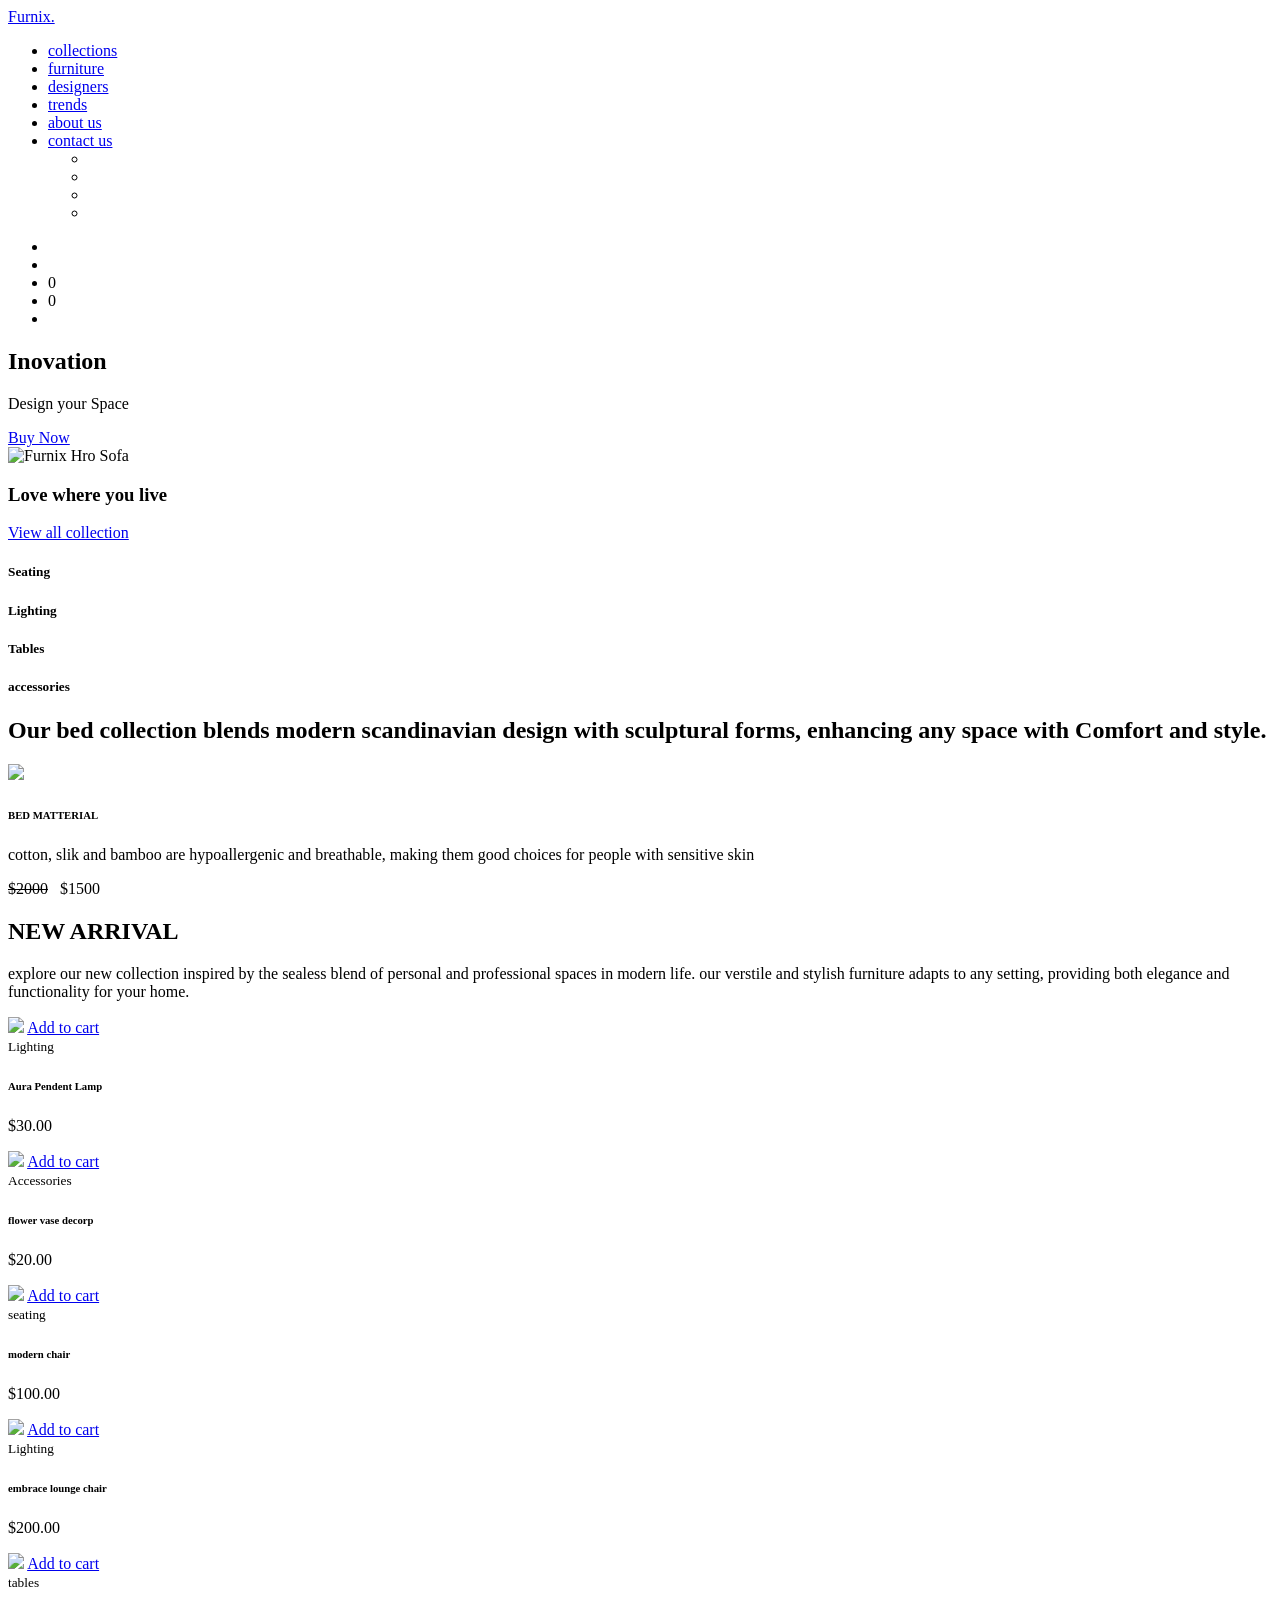
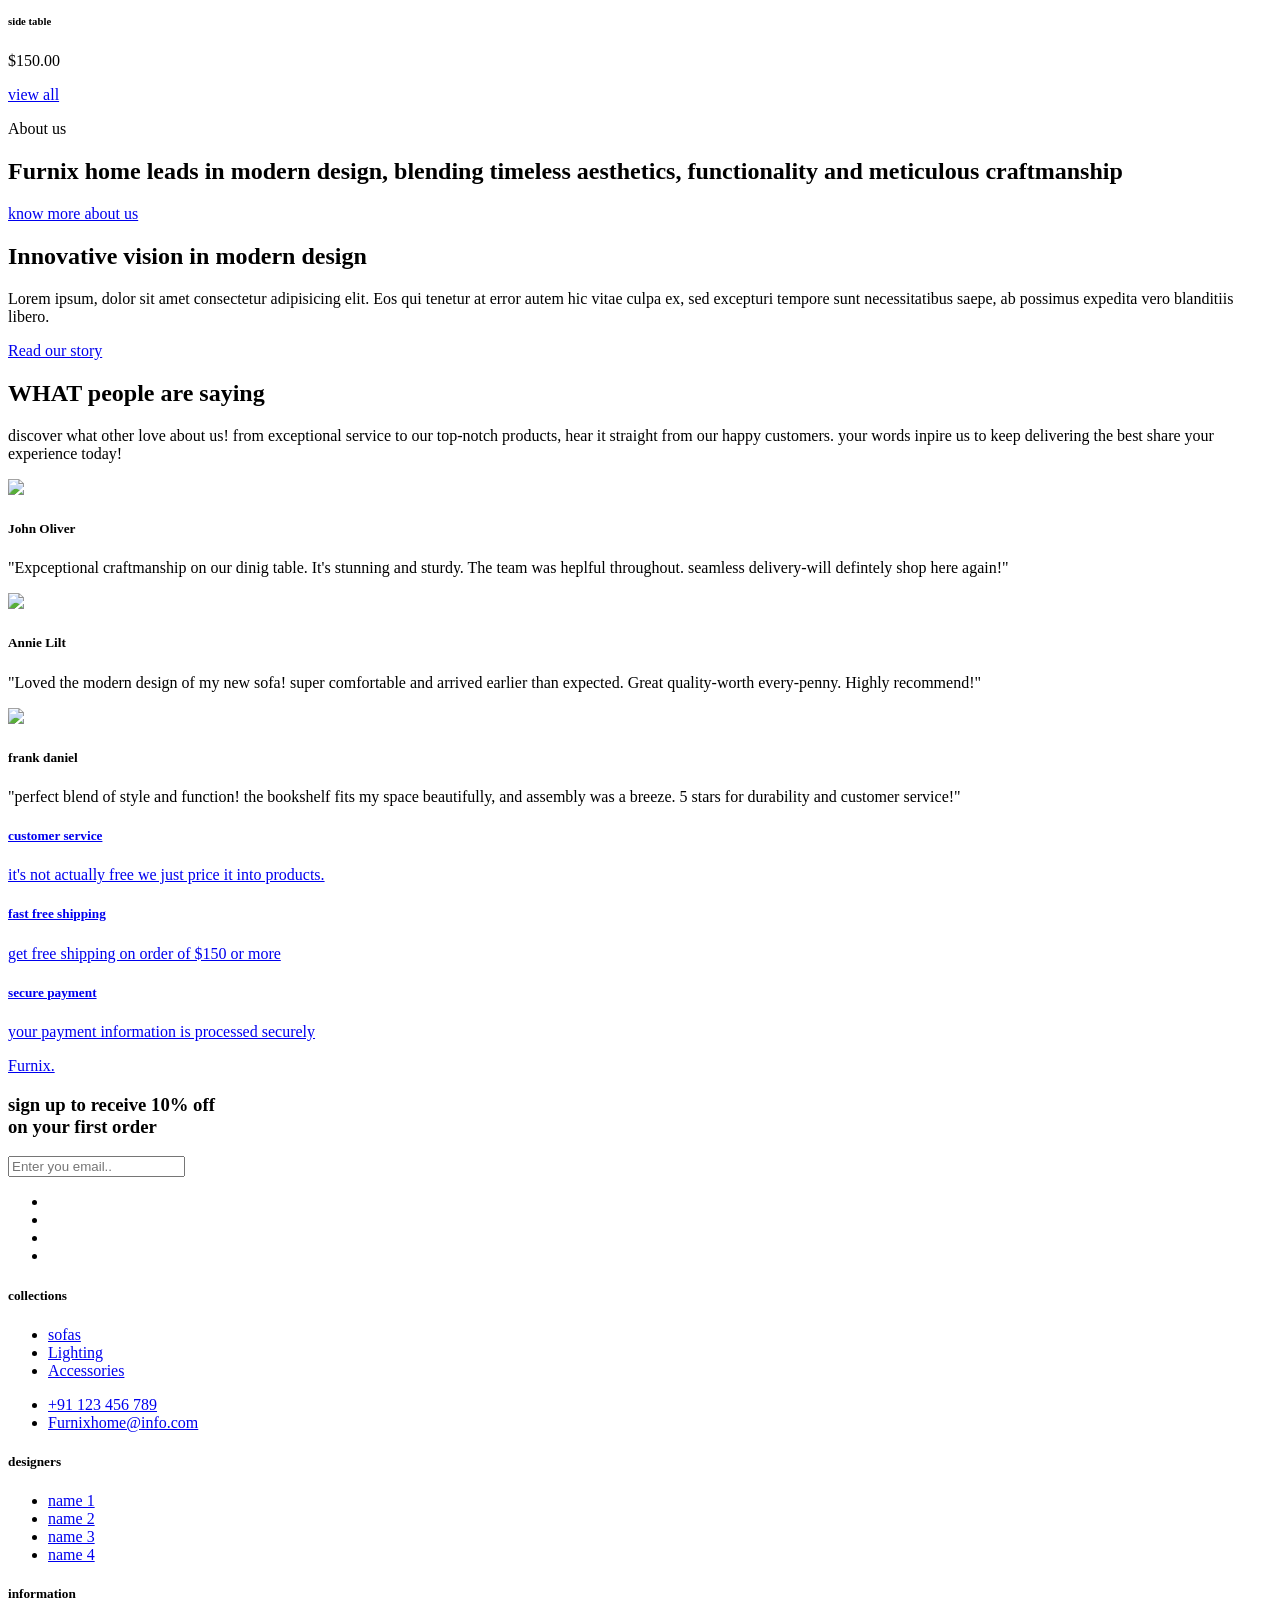
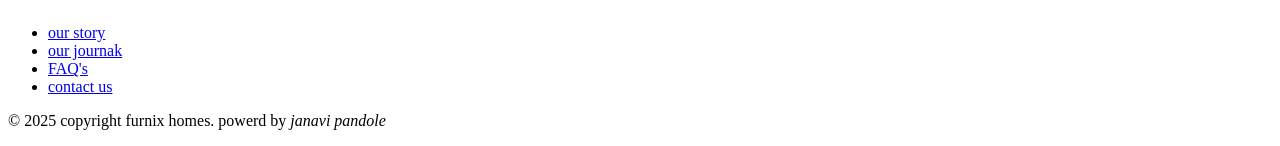
==== index.html @ 330b8dc5 "Added a Product Detail Page under Love where you live section" ====
<!DOCTYPE html>
<html lang="en">

<head>
    <meta charset="UTF-8">
    <meta name="viewport" content="width=device-width, initial-scale=1.0">
    <title>Furniture Website</title>

    <!-- CSS LINK -->
    <link rel="stylesheet" href="style.css">

    <!-- icons -->
    <link rel="stylesheet" href="https://cdnjs.cloudflare.com/ajax/libs/font-awesome/7.0.0/css/all.min.css">

</head>

<body>
    <!-- HEADER PART -->
    <header>
        <nav class="navbar flex between wrapper">
            <a href="#" class="logo">Furnix.</a>

            <ul class="navList" id="list">
                <li><a href="#" class="link">collections</a></li>

                <li><a href="#" class="link">furniture</a></li>

                <li><a href="#" class="link">designers</a></li>

                <li><a href="#" class="link">trends</a></li>

                <li><a href="#" class="link">about us</a></li>

                <li><a href="#" class="link">contact us</a></li>

                <ul class="footer-social-icon flex">
                    <li>
                        <a href="#" class="icon">
                            <i class="fa-brands fa-facebook-f"></i>
                        </a>
                    </li>

                    <li><a href="#" class="icon">
                            <i class="fa-brands fa-x-twitter"></i>
                        </a>
                    </li>

                    <li>
                        <a href="#" class="icon">
                            <i class="fa-brands fa-instagram"></i> </a>
                    </li>

                    <li><a href="#" class="icon">
                            <i class="fa-brands fa-pinterest-p"></i> </a>
                    </li>
                </ul>

            </ul>

            <ul class="nav-icons flex g-one-half">
                <li>
                    <a href="#" class="icon">
                        <i class="fa-solid fa-magnifying-glass"></i>
                    </a>
                </li>
                <li>
                    <a href="#" class="icon">
                        <i class="fa-solid fa-user"></i>
                    </a>
                </li>
                <!-- adding fav-icon in nav bar -->
                <li>
                    <a href="#" class="icon">
                        <i class="fa-solid fa-heart"></i>
                    </a>
                    <span class = "badge-pink">0</span>
                </li>
                <!--  -->
                <li>
                    <a href="#" class="icon">
                        <i class="fa-solid fa-shopping-bag"></i>
                    </a>
                     <span class = "badge-pink">0</span>
                </li>
                <li>
                    <a href="#" class="icon" id="menu">
                        <i class="fa-solid fa-bars"></i>
                    </a>
                </li>
            </ul>
        </nav>
    </header>

    <!-- SECTION PART -->
    <main>
        <!-- Hero section -->
        <section class = "hero-section wrapper flex">
            <div class = "hero-content">
                <h1 class = "heading">
                    <span>Inova</span>tion
                </h1>
                <p class = "big-para">
                    Design your Space
                </p>
                <a href = "#" class = "btn mt-1">Buy Now</a>
            </div>
            <div class = "hero-image">
                <img src = "images/sofa.png" alt = "Furnix Hro Sofa">
            </div>
        </section>
        <section>
            <div class="wrapper p-block">
                <div class="flex between ">
                    <h3>Love where you live</h3>
                    <a href="#" class="btn mt-1">View all collection</a>
                </div>

                <div class="flex g-one-half mt-3">
                    <div class="category-card">
                        <div class="flex between">
                            <h5>Seating</h5>
                            <a href="product-detail.html?id=seating" class="simple-icon ">
                                <i class="fa-solid fa-arrow-right"></i>
                            </a>
                        </div>
                    </div>

                    <div class="category-card">
                        <div class="flex between">
                            <h5>Lighting</h5>
                            <a href="product-detail.html?id=lighting" class="simple-icon ">
                                <i class="fa-solid fa-arrow-right"></i>
                            </a>
                        </div>
                    </div>

                    <div class="category-card">
                        <div class="flex between">
                            <h5>Tables</h5>
                            <a href="product-detail.html?id=tables" class="simple-icon ">
                                <i class="fa-solid fa-arrow-right"></i>
                            </a>
                        </div>
                    </div>

                    <div class="category-card">
                        <div class="flex between">
                            <h5>accessories</h5>
                            <a href="product-detail.html?id=accesories" class="simple-icon ">
                                <i class="fa-solid fa-arrow-right"></i>
                            </a>
                        </div>
                    </div>

                </div>
            </div>
        </section>
                            
        <!-- SECTION 02 -->
        <section>
            <div class="wrapper p-block">
                <h2 class="h2-heading gradient-txt">Our <span>bed</span> collection blends modern scandinavian design
                    with sculptural
                    forms, enhancing any space with <span>Comfort</span> and <span>style</span>.
                </h2>
                <div class="bed-image mt-3">
                    <img src="images/bed.png">

                    <div class="bed-details">
                        <h6>BED MATTERIAL</h6>
                        <p class="detail-info-bed">
                            cotton, slik and bamboo are
                            hypoallergenic and breathable, making
                            them good choices for
                            people with sensitive skin
                        </p>
                        <div class="flex between">
                            <p class="price">
                                <del>$2000</del>&nbsp;&nbsp;
                                $1500
                            </p>
                            <a href="#" class="simple-icon brown-bg">
                                <i class="fa-solid fa-shopping-bag"></i>
                            </a>
                        </div>
                    </div>
                </div>
            </div>
        </section>

        <!-- SECTION 03 -->
        <section>
            <div class="wrapper p-block">
                <h2 class="h2-heading new-arrival">NEW ARRIVAL</h2>
                <p class="detail-info-platform">
                    explore our new collection inspired by the sealess blend of personal and professional spaces in
                    modern life.
                    our verstile and stylish furniture adapts to any setting, providing both elegance and functionality
                    for your home.
                </p>

                <div class="flex g-one-half mt-3">
                    <div class="product-card">
                        <div class="product-image">
                            <img src="images/hanging lamp.png">
                            <!-- adding favorite icon -->
                            <a href="#" class="favorite-icon">
                                <i class="fa-regular fa-heart"></i>
                            </a>   
                            <!--  -->
                            <a href="#" class="btn brown-bg">Add to cart</a>
                        </div>
                        <div>
                            <small>Lighting</small>
                            <h6>Aura Pendent Lamp</h6>
                            <p class="price">$30.00</p>
                        </div>
                    </div>

                    <div class="product-card">
                        <div class="product-image">
                            <img src="images/flower-vase.png">
                            <!-- adding favorite icon -->
                            <a href="#" class="favorite-icon">
                                <i class="fa-regular fa-heart"></i>
                            </a>
                            <!--  -->
                            <a href="#" class="btn brown-bg">Add to cart</a>
                        </div>
                        <div>
                            <small>Accessories</small>
                            <h6>flower vase decorp</h6>
                            <p class="price">$20.00</p>
                        </div>
                    </div>

                    <div class="product-card">
                        <div class="product-image">
                            <img src="images/modern chair.png">
                            <!-- adding favorite icon -->
                            <a href="#" class="favorite-icon">
                                <i class="fa-regular fa-heart"></i>
                            </a>
                            <!--  -->
                            <a href="#" class="btn brown-bg">Add to cart</a>
                        </div>
                        <div>
                            <small>seating</small>
                            <h6>modern chair</h6>
                            <p class="price">$100.00</p>
                        </div>
                    </div>

                    <div class="product-card">
                        <div class="product-image">
                            <img src="images/lounge chair.png">
                            <!-- adding favorite icon -->
                            <a href="#" class="favorite-icon">
                                <i class="fa-regular fa-heart"></i>
                            </a>
                            <!--  -->
                            <a href="#" class="btn brown-bg">Add to cart</a>
                        </div>
                        <div>
                            <small>Lighting</small>
                            <h6>embrace lounge chair</h6>
                            <p class="price">$200.00</p>
                        </div>
                    </div>

                    <div class="product-card">
                        <div class="product-image">
                            <img src="images/side table.png">
                            <!-- adding favorite icon -->
                            <a href="#" class="favorite-icon">
                                <i class="fa-regular fa-heart"></i>
                            </a>
                            <!--  -->
                            <a href="#" class="btn brown-bg">Add to cart</a>
                        </div>
                        <div>
                            <small>tables</small>
                            <h6>side table</h6>
                            <p class="price">$150.00</p>
                        </div>
                    </div>
                </div>
                <a href="#" class="btn center mt-3">view all</a>
            </div>

        </section>

        <!-- SECTION 04 -->
        <section>
            <div class="flex wrapper g-one-half p-block">
                <div class="about-image">

                </div>
                <div class="about">
                    <p>About us</p>
                    <h2 class="h2-heading"><span>Furnix home</span> leads in <span>modern design,</span>
                        blending timeless aesthetics, functionality and <span>meticulous</span> craftmanship</h2>
                    <a href="#" class="btn">know more about us</a>
                </div>
            </div>
        </section>

        <!-- SECTION 05 -->
        <section class="fix-section mt-3">
            <div class="wrapper p-block">
                <h2 class="h2-heading">
                    Innovative vision in modern design
                </h2>
                <p class="detail-info-platform">Lorem ipsum, dolor sit amet consectetur adipisicing elit. Eos qui
                    tenetur at error autem hic vitae
                    culpa ex, sed excepturi tempore sunt necessitatibus saepe, ab possimus expedita vero blanditiis
                    libero.
                </p>
                <a href="#" class="btn mt-3">Read our story</a>
            </div>
        </section>

        <!-- SECTION 06 -->
        <section class="wrapper p-block">
            <div class="mt-3">
                <h2 class="h2-heading new-arrival">WHAT people are saying</h2>
                <p class="detail-info-platform">
                    discover what other love about us! from exceptional service to our top-notch products, hear it
                    straight from our happy customers. your words inpire us to keep delivering the best share your
                    experience today!
                </p>
            </div>
            <div class="flex g-one-half mt-3">
                <div class="review-card">
                    <div class="profile-image">
                        <img src="images/profile1.jpg">
                    </div>
                    <h5>John Oliver</h5>
                    <p class="detail-info-platform">
                        "Expceptional craftmanship on our dinig table. It's
                        stunning and sturdy. The team was heplful throughout. seamless delivery-will defintely shop here
                        again!"
                    </p>

                </div>

                <div class="review-card">
                    <div class="profile-image">
                        <img src="images/profile2.jpg">
                    </div>
                    <h5>Annie Lilt</h5>
                    <p class="detail-info-platform">
                        "Loved the modern design of my new sofa! super comfortable and arrived earlier than expected.
                        Great quality-worth every-penny. Highly recommend!"
                    </p>

                </div>

                <div class="review-card">
                    <div class="profile-image">
                        <img src="images/profile3.jpg">
                    </div>
                    <h5>frank daniel</h5>
                    <p class="detail-info-platform">
                        "perfect blend of style and function! the bookshelf fits my space beautifully, and assembly was
                        a breeze. 5 stars for durability and customer service!"
                    </p>

                </div>
            </div>
        </section>

        <!-- SECTION 07 -->
        <section class="gradient-bg p-block mt-3">
            <div class="wrapper flex g-one-half">
                <a href="#" class="service-card">
                    <div class="service-icon">
                        <i class="fa-solid fa-headset"></i>
                    </div>
                    <div>
                        <h5 class="">customer service</h5>
                        <p class="detail-info-platform">
                            it's not actually free we just price it into products.
                        </p>
                    </div>
                </a>

                <a href="#" class="service-card">
                    <div class="service-icon">
                        <i class="fa-solid fa-truck-fast"></i>
                    </div>
                    <div>
                        <h5 class="">fast free shipping</h5>
                        <p class="detail-info-platform">
                            get free shipping on order of $150 or more
                        </p>
                    </div>
                </a>

                <a href="#" class="service-card">
                    <div class="service-icon">
                        <i class="fa-solid fa-credit-card"></i>
                    </div>
                    <div>
                        <h5 class="">secure payment</h5>
                        <p class="detail-info-platform">
                            your payment information is processed securely
                        </p>
                    </div>
                </a>
            </div>
        </section>

    </main>

    <!-- FOOTER PART -->
    <footer class="footer-image">
        <div class="wrapper p-block flex g-one-half">
            <div class="footer-wrapper">
                <a href="#" class="logo">Furnix.</a>
                <h3>sign up to receive 10% off <br> on your first order</h3>

                <div class="input-container">
                    <input type="email" name="email" id="email" placeholder="Enter you email.." autocomplete="off">
                    <a href="#" class="simple-icon">
                        <i class="fa-solid fa-arrow-right"></i>
                    </a>
                </div>

                <ul class="footer-social-icon flex">
                    <li>
                        <a href="#" class="icon">
                            <i class="fa-brands fa-facebook-f"></i>
                        </a>
                    </li>

                    <li><a href="#" class="icon">
                            <i class="fa-brands fa-x-twitter"></i>
                        </a>
                    </li>

                    <li>
                        <a href="#" class="icon">
                            <i class="fa-brands fa-instagram"></i> </a>
                    </li>

                    <li><a href="#" class="icon">
                            <i class="fa-brands fa-pinterest-p"></i> </a>
                    </li>
                </ul>
            </div>

            <div class="footer-wrapper">
                <h5>collections</h5>
                <ul>
                    <li>
                        <a href="#" class="footer-link">sofas</a>
                    </li>
                    <li>
                        <a href="#" class="footer-link">Lighting</a>
                    </li>
                    <li>
                        <a href="#" class="footer-link">Accessories</a>
                    </li>
                </ul>

                <ul class="footer-contact-details">
                    <li class="contact">
                        <a href="#" class="footer-link ">+91 123 456 789</a>
                    </li>
                    <li class="contact">
                        <a href="#" class="footer-link ">Furnixhome@info.com</a>
                    </li>
                </ul>
            </div>

            <div class="footer-wrapper">
                <h5>designers</h5>
                <ul>
                    <li>
                        <a href="#" class="footer-link">name 1</a>
                    </li>
                    <li>
                        <a href="#" class="footer-link">name 2</a>
                    </li>
                    <li>
                        <a href="#" class="footer-link">name 3</a>
                    </li>
                    <li>
                        <a href="#" class="footer-link">name 4</a>
                    </li>
                </ul>
            </div>

            <div class="footer-wrapper">
                <h5>information</h5>
                <ul>
                    <li>
                        <a href="#" class="footer-link">our story</a>
                    </li>
                    <li>
                        <a href="#" class="footer-link">our journak</a>
                    </li>
                    <li>
                        <a href="#" class="footer-link">FAQ's</a>
                    </li>
                    <li>
                        <a href="#" class="footer-link">contact us</a>
                    </li>
                </ul>
            </div>
        </div>
        <div class="copy-right mt-3">
            <p>&copy; 2025 copyright furnix homes. powerd by <span><i>janavi pandole</i></span></p>
        </div>
    </footer>


    <script src="app.js"></script>
</body>

</html>
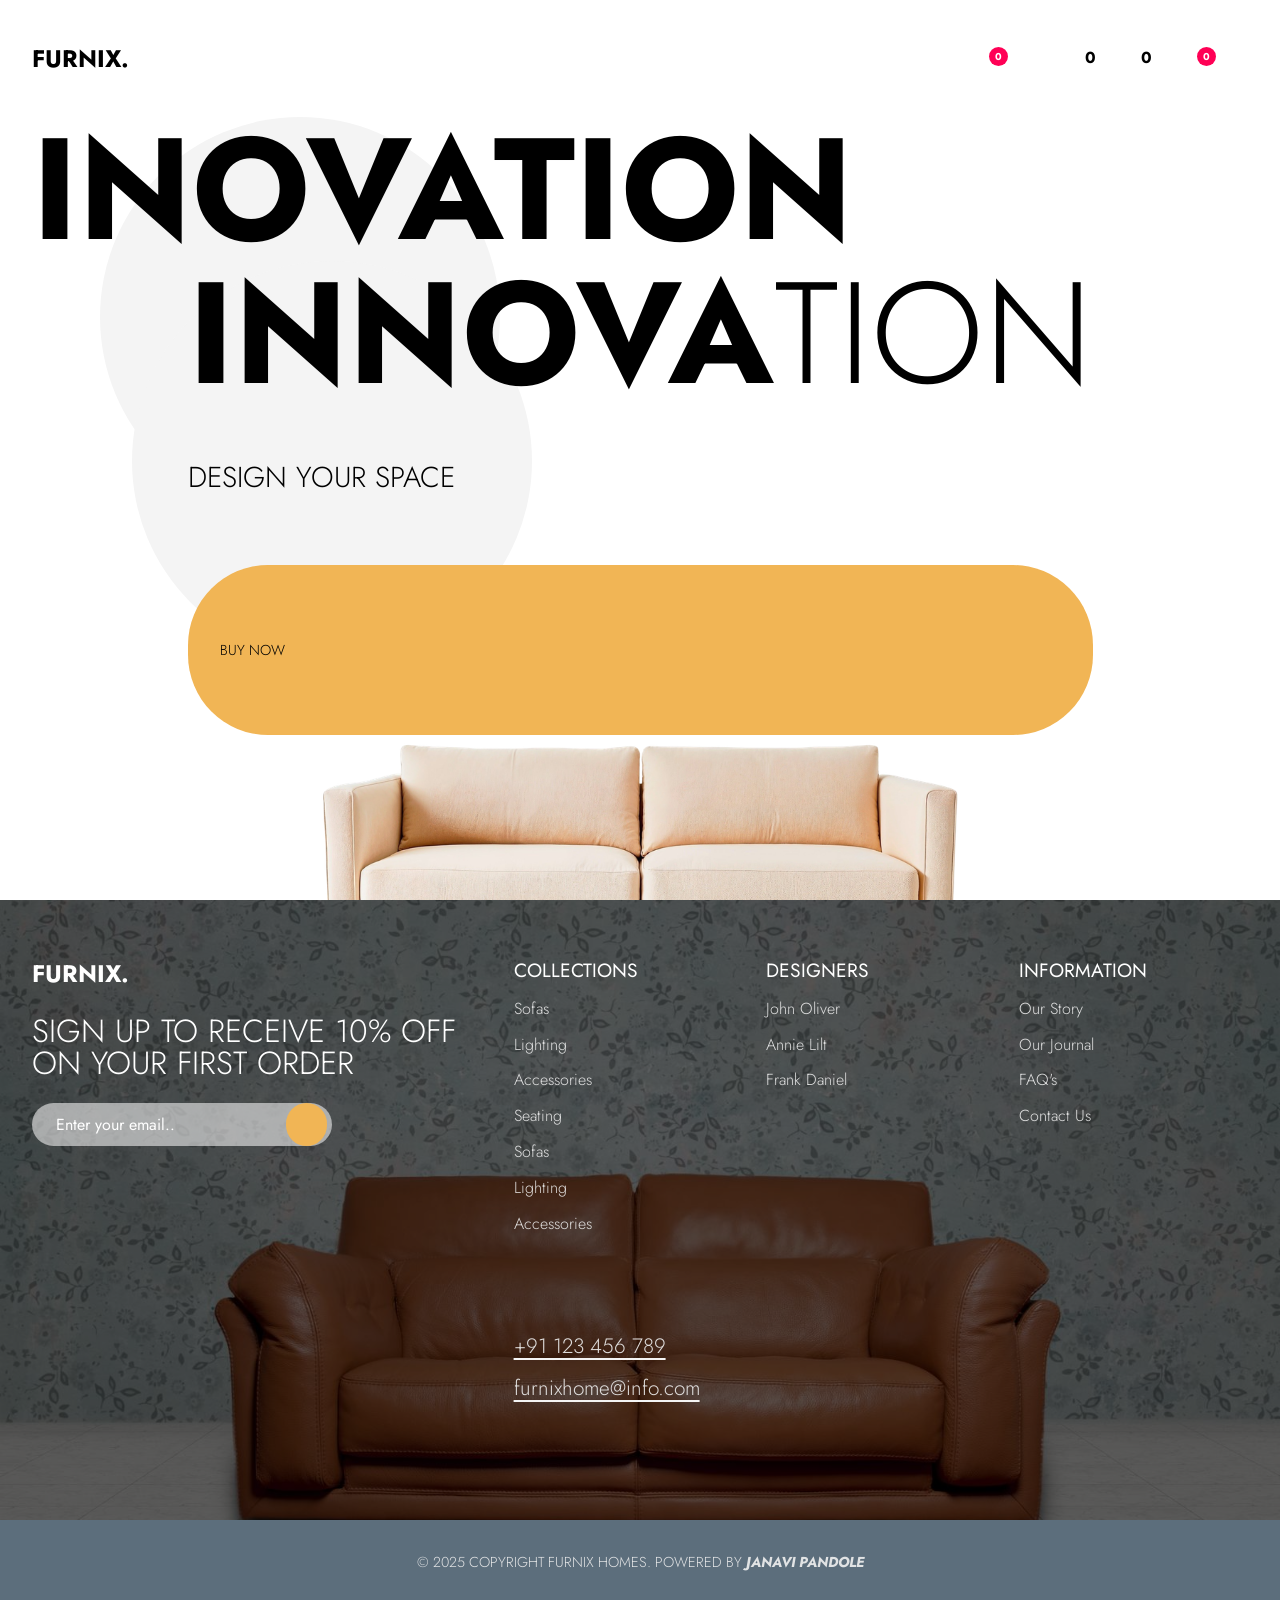
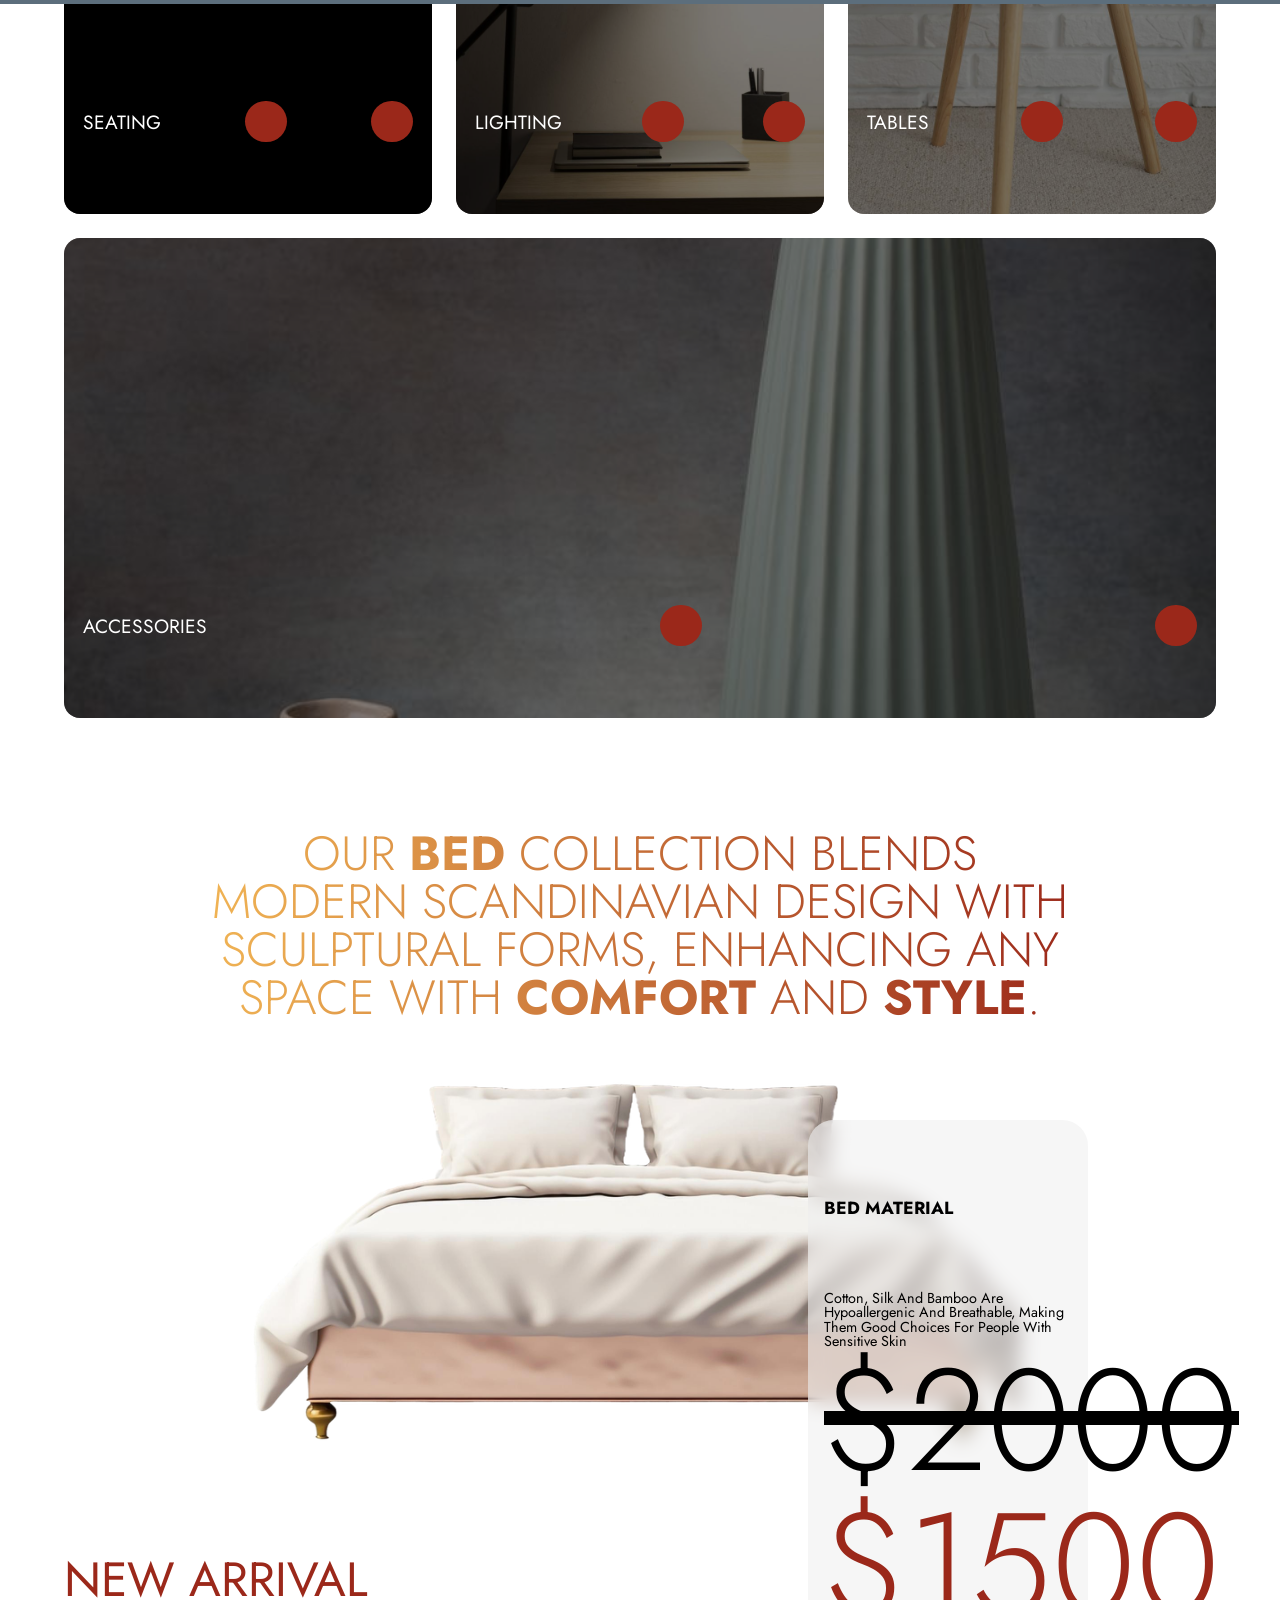
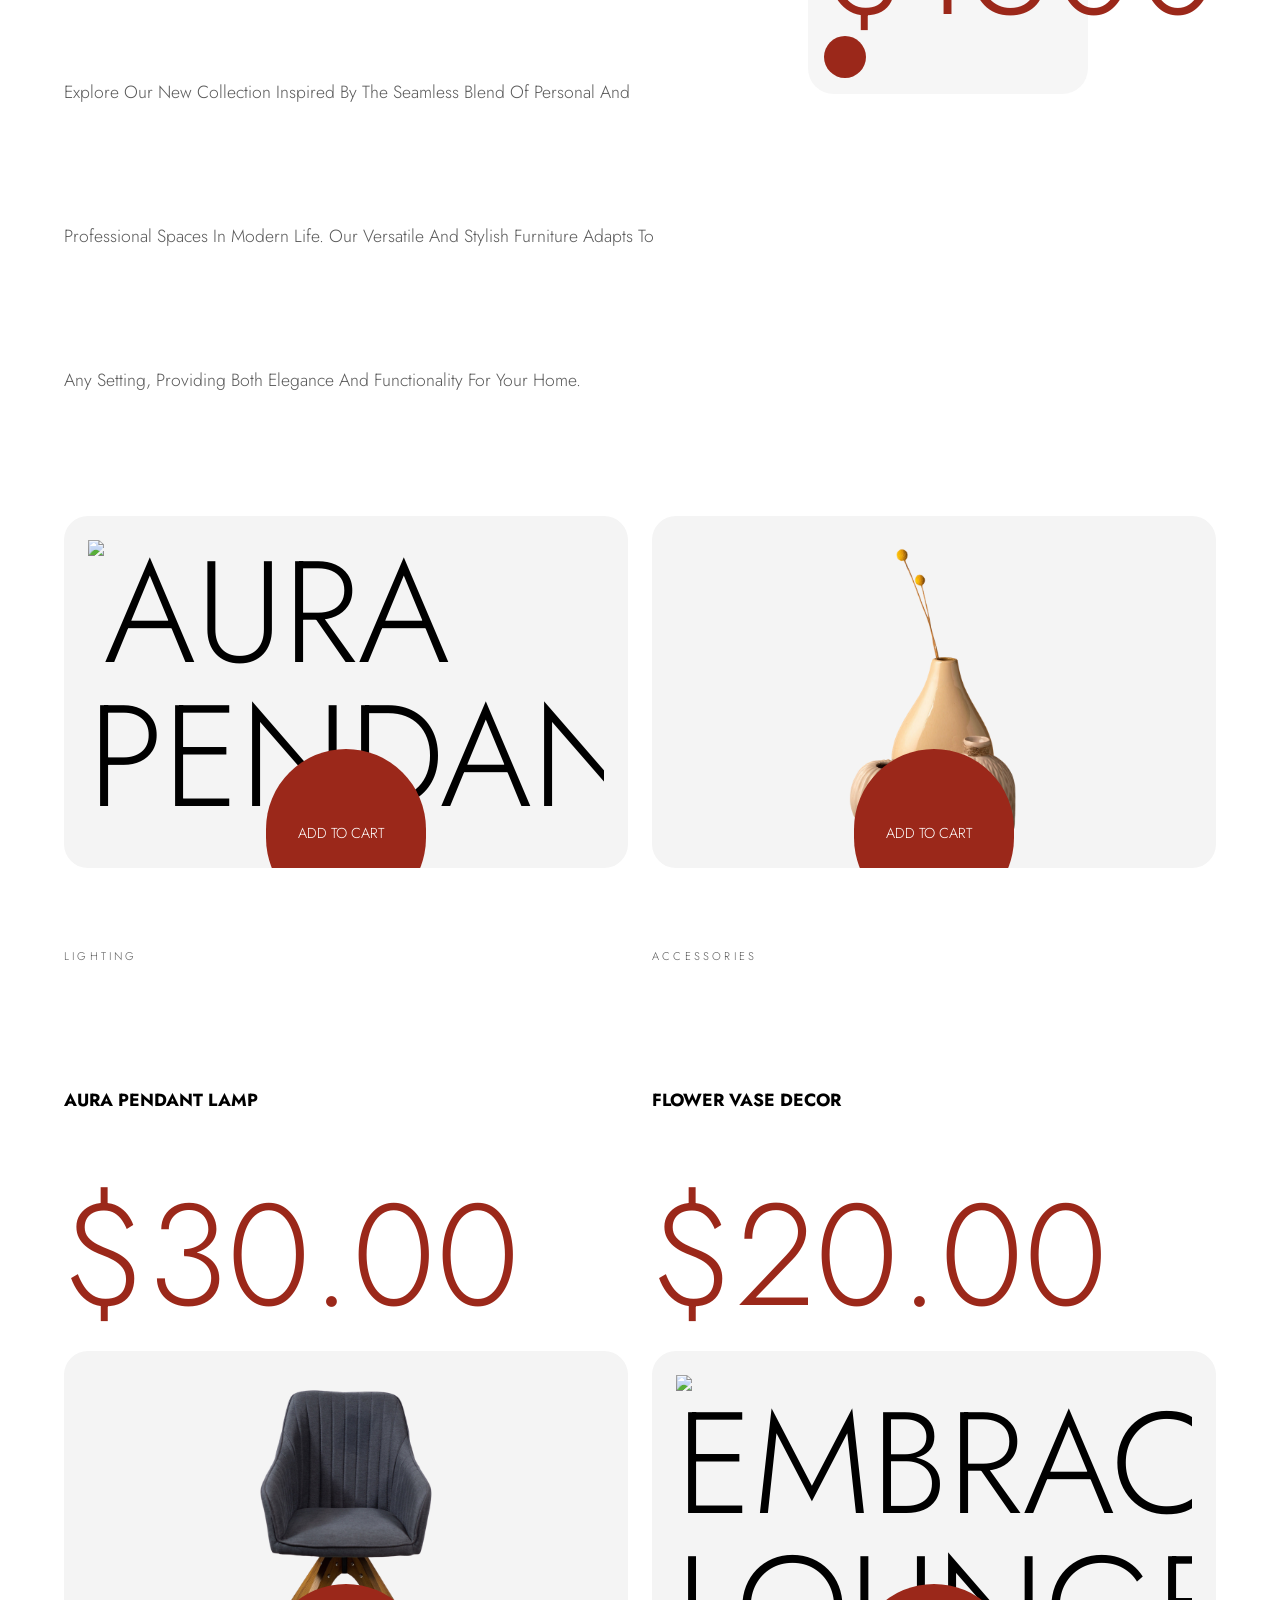
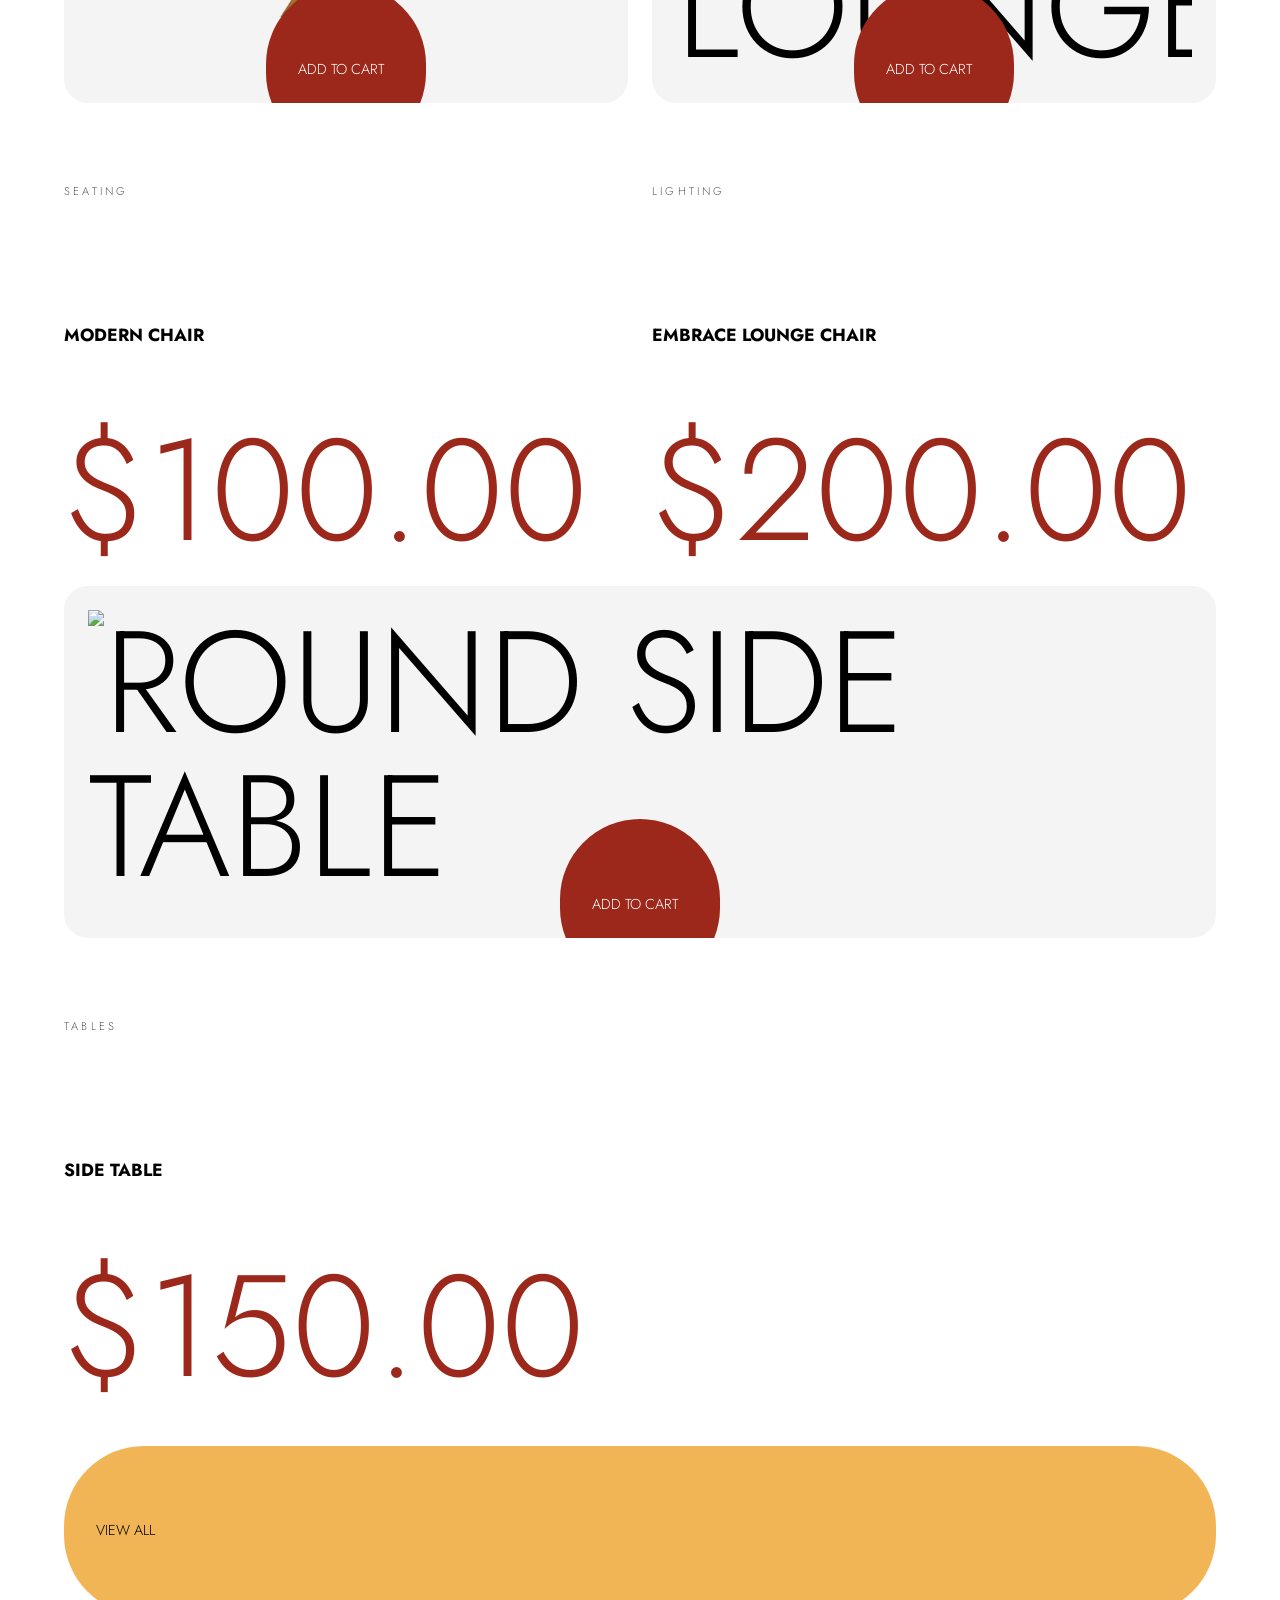
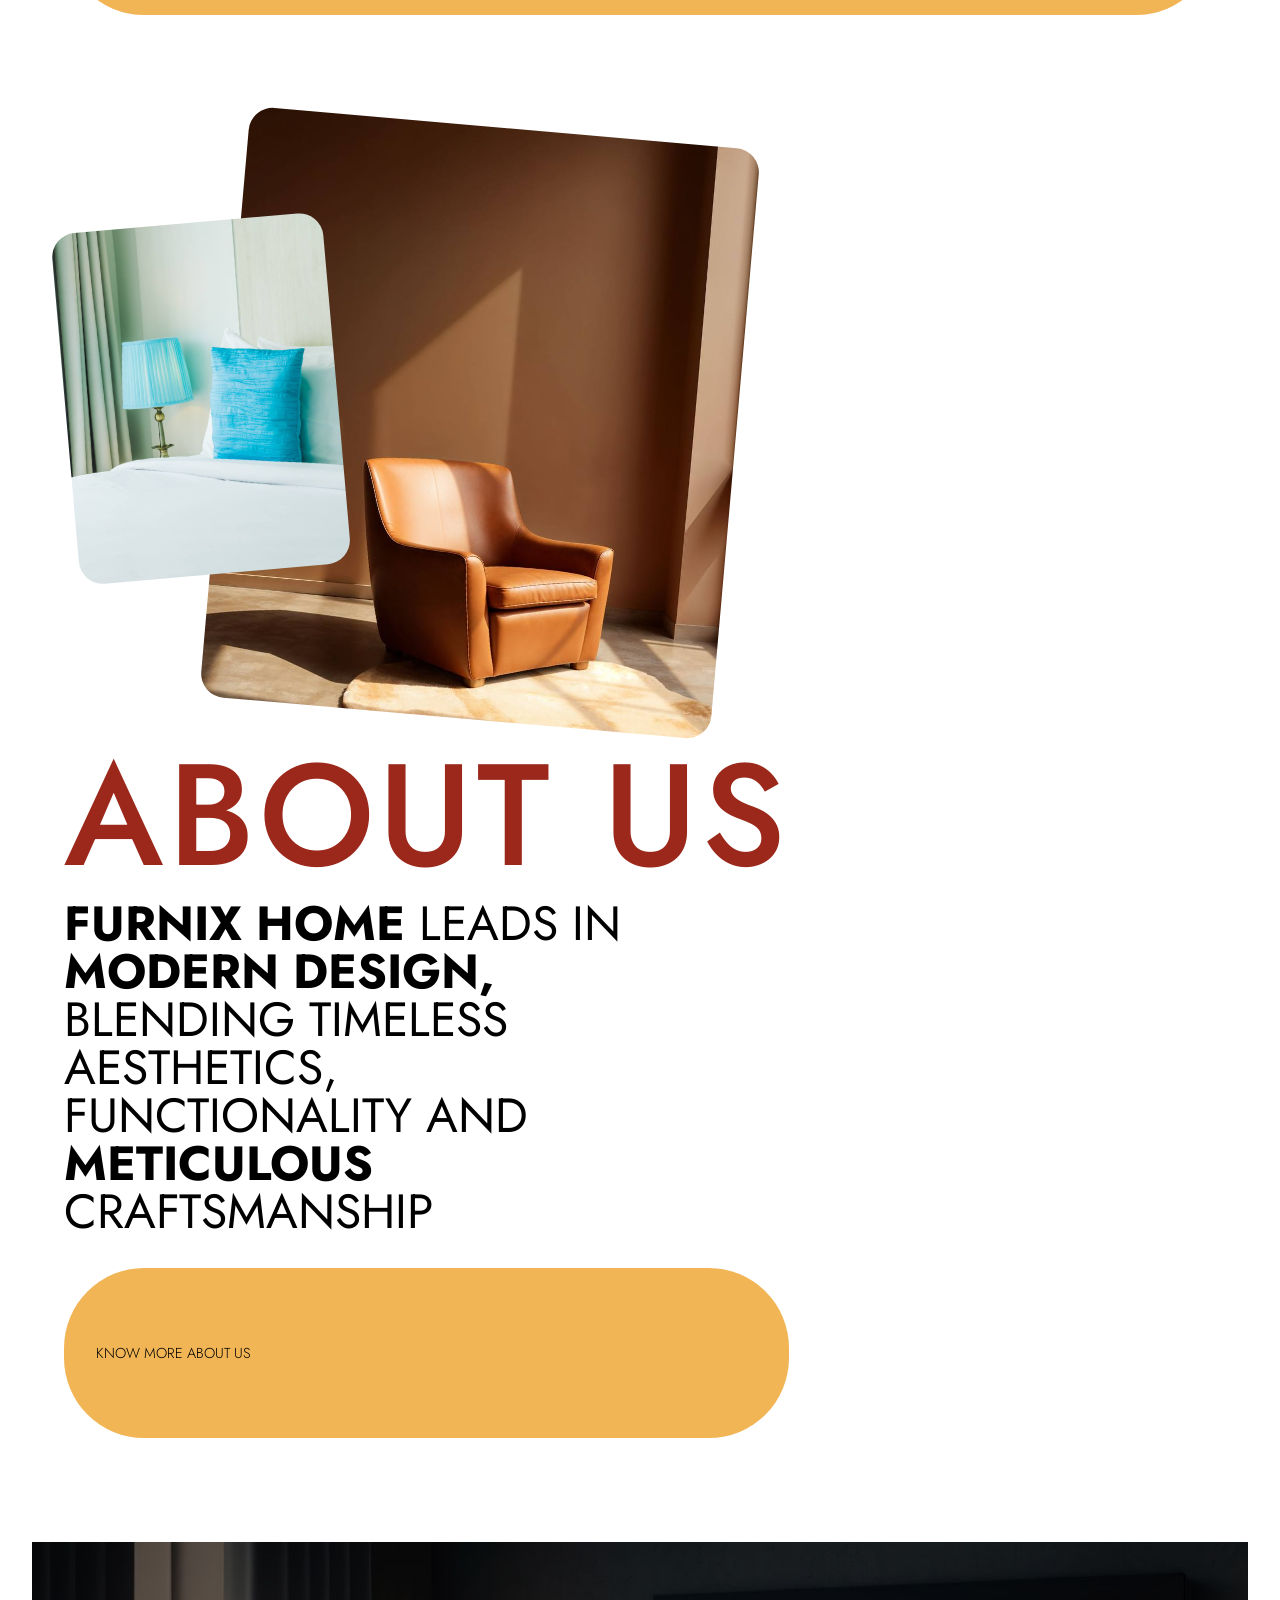
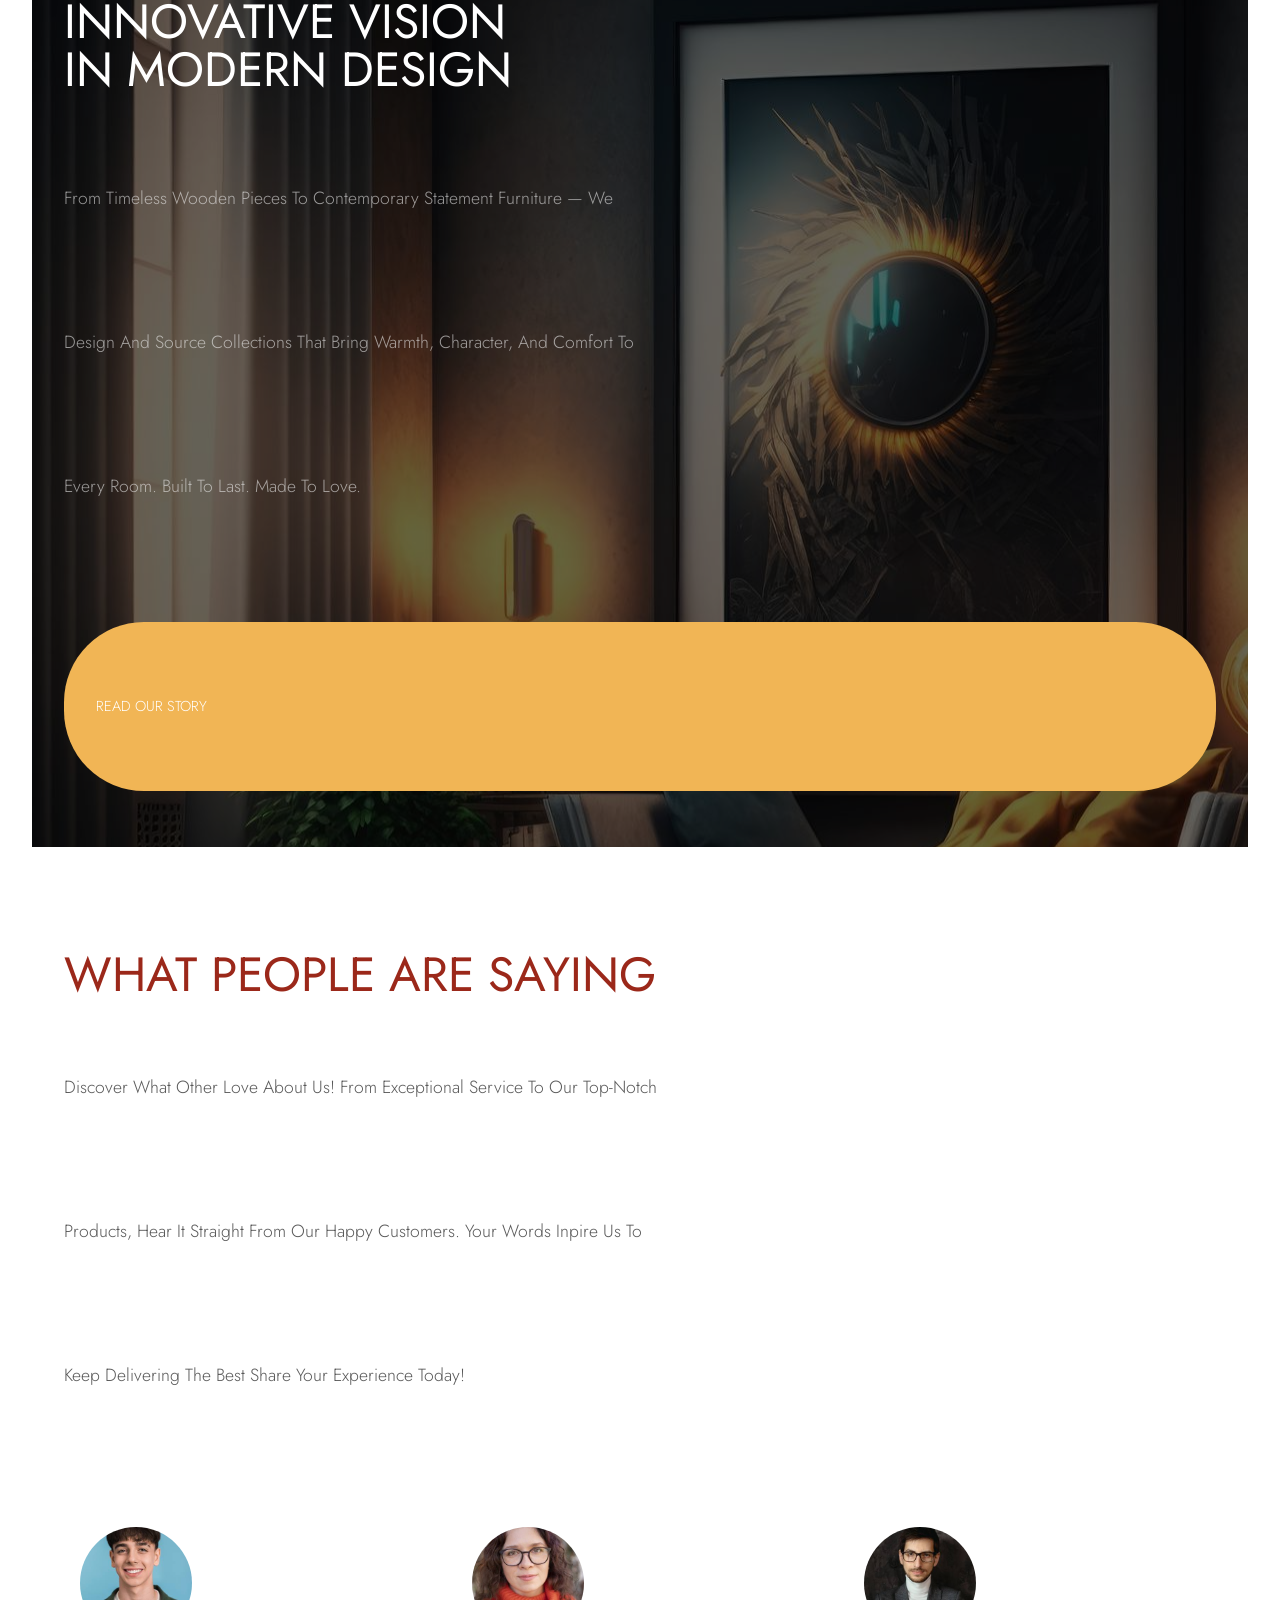
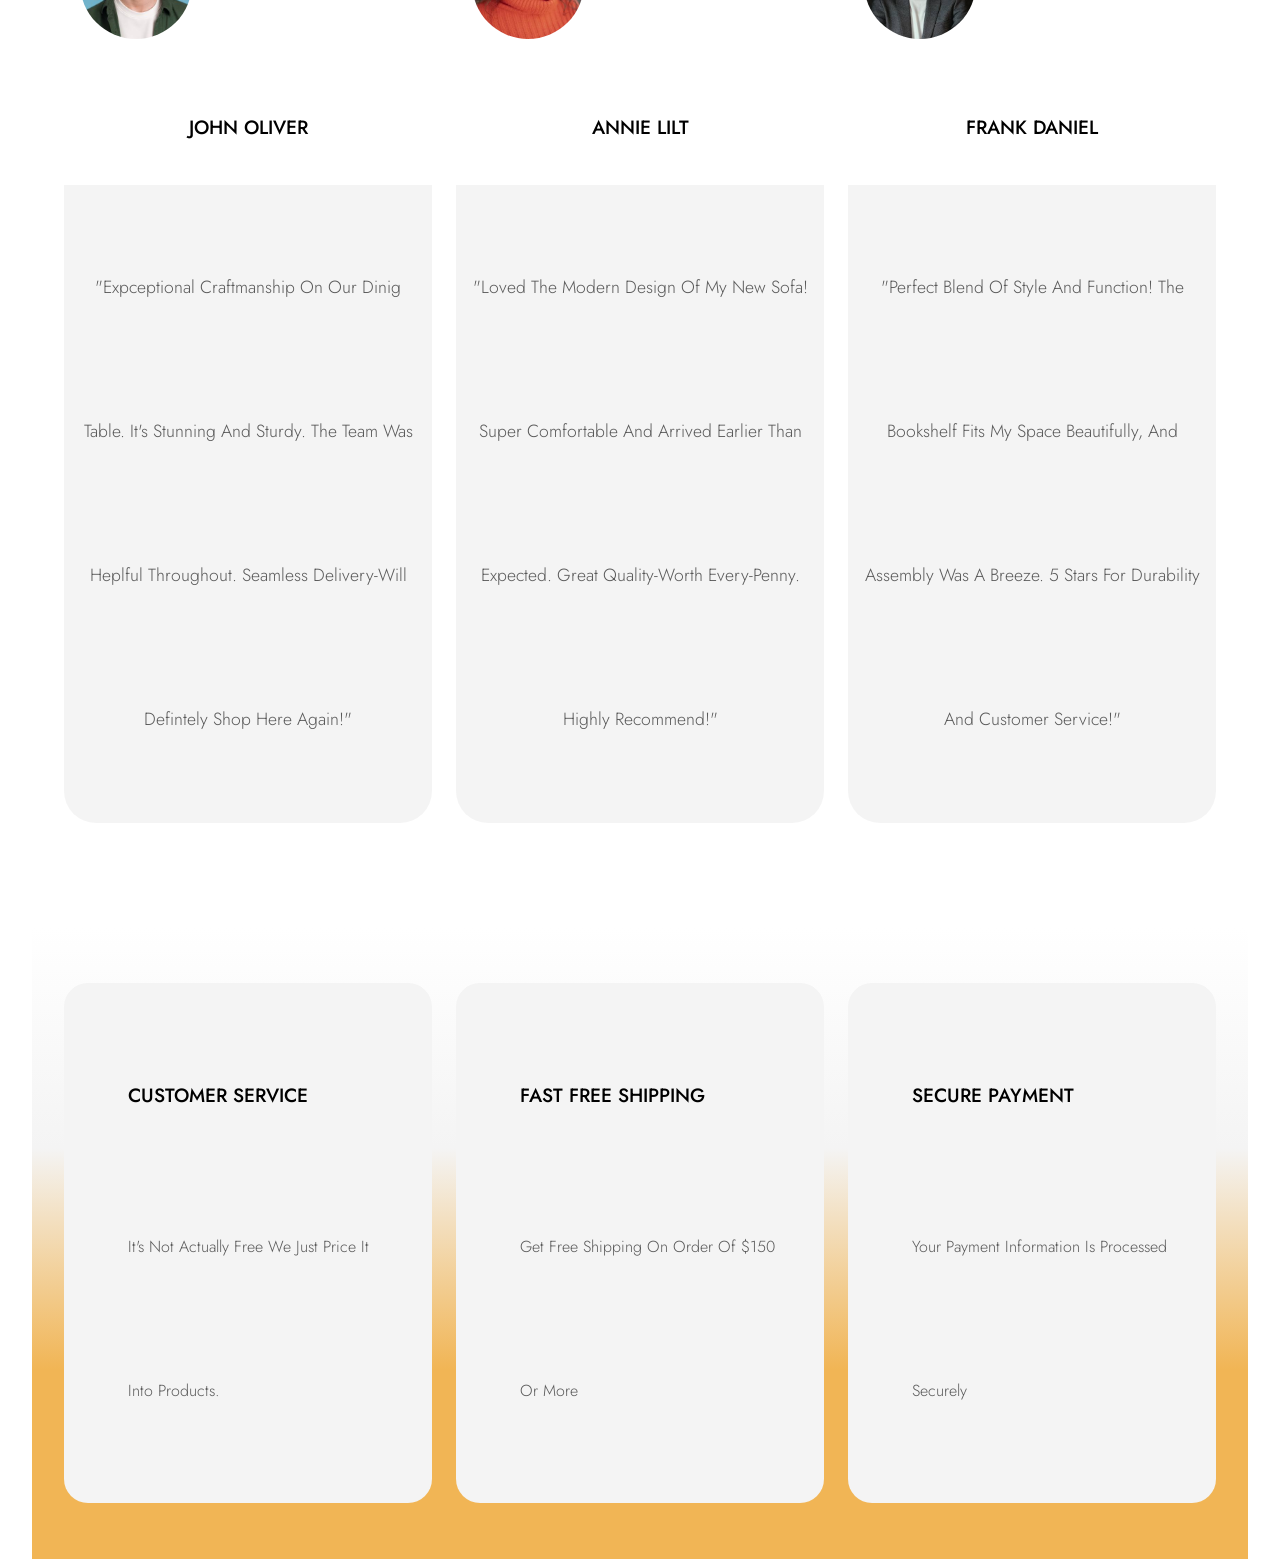
==== commit d9b55bb7: "Fix: Resolve index.html merge conflict with upstream main" ====
--- a/index.html
+++ b/index.html
@@ -4,63 +4,50 @@
 <head>
     <meta charset="UTF-8">
     <meta name="viewport" content="width=device-width, initial-scale=1.0">
+    <meta name="description" content="Shop Furnix modern furniture, lighting, decor, and handcrafted pieces designed for comfortable contemporary homes.">
     <title>Furniture Website</title>
 
     <!-- CSS LINK -->
+    <link rel="preconnect" href="https://fonts.googleapis.com">
+    <link rel="preconnect" href="https://fonts.gstatic.com" crossorigin>
+    <link href="https://fonts.googleapis.com/css2?family=Jost:wght@300;400;500;600;700;800&display=swap" rel="stylesheet">
     <link rel="stylesheet" href="style.css">
 
     <!-- icons -->
+    <link rel="preload" href="https://cdnjs.cloudflare.com/ajax/libs/font-awesome/7.0.0/css/all.min.css" as="style">
     <link rel="stylesheet" href="https://cdnjs.cloudflare.com/ajax/libs/font-awesome/7.0.0/css/all.min.css">
 
 </head>
 
 <body>
     <!-- HEADER PART -->
-    <header>
+            <header>
         <nav class="navbar flex between wrapper">
-            <a href="#" class="logo">Furnix.</a>
-
-            <ul class="navList" id="list">
-                <li><a href="#" class="link">collections</a></li>
-
-                <li><a href="#" class="link">furniture</a></li>
-
-                <li><a href="#" class="link">designers</a></li>
-
-                <li><a href="#" class="link">trends</a></li>
-
-                <li><a href="#" class="link">about us</a></li>
-
-                <li><a href="#" class="link">contact us</a></li>
-
-                <ul class="footer-social-icon flex">
-                    <li>
-                        <a href="#" class="icon">
-                            <i class="fa-brands fa-facebook-f"></i>
-                        </a>
-                    </li>
-
-                    <li><a href="#" class="icon">
-                            <i class="fa-brands fa-x-twitter"></i>
-                        </a>
-                    </li>
-
-                    <li>
-                        <a href="#" class="icon">
-                            <i class="fa-brands fa-instagram"></i> </a>
-                    </li>
-
-                    <li><a href="#" class="icon">
-                            <i class="fa-brands fa-pinterest-p"></i> </a>
-                    </li>
-                </ul>
-
+            <a href="index.html" class="logo">Furnix.</a>
+            <ul class="navList" id="list" aria-hidden="true">
+                <li class="nav-close-item"><button class="nav-close-btn" id="navClose" aria-label="Close menu">
+                    <i class="fa-solid fa-xmark" aria-hidden="true"></i>
+                </button></li>
+                <li><a href="collections.html" class="link">collections</a></li>
+                <li><a href="furniture.html" class="link">furniture</a></li>
+                <li><a href="designers.html" class="link">designers</a></li>
+                <li><a href="trends.html" class="link">trends</a></li>
+                <li><a href="about.html" class="link">about us</a></li>
+                <li><a href="contact.html" class="link">contact us</a></li>
+                <li class="nav-social-item"><ul class="footer-social-icon flex">
+                    <li><a href="#" class="icon" aria-label="Facebook"><i class="fa-brands fa-facebook-f" aria-hidden="true"></i></a></li>
+                    <li><a href="#" class="icon" aria-label="X"><i class="fa-brands fa-x-twitter" aria-hidden="true"></i></a></li>
+                    <li><a href="#" class="icon" aria-label="Instagram"><i class="fa-brands fa-instagram" aria-hidden="true"></i></a></li>
+                    <li><a href="#" class="icon" aria-label="Pinterest"><i class="fa-brands fa-pinterest-p" aria-hidden="true"></i></a></li>
+                </ul></li>
             </ul>
-
             <ul class="nav-icons flex g-one-half">
+                <li><a href="#" class="icon" aria-label="Search"><i class="fa-solid fa-magnifying-glass" aria-hidden="true"></i></a></li>
+                <li><a href="#" class="icon" aria-label="Account"><i class="fa-solid fa-user" aria-hidden="true"></i></a></li>
                 <li>
-                    <a href="#" class="icon">
-                        <i class="fa-solid fa-magnifying-glass"></i>
+                    <a href="wishlist.html" class="icon nav-icon-wrapper" aria-label="Wishlist">
+                        <i class="fa-solid fa-heart" aria-hidden="true"></i>
+                        <span id="wishlist-badge" class="nav-badge">0</span>
                     </a>
                 </li>
                 <li>
@@ -85,8 +72,12 @@
                 <li>
                     <a href="#" class="icon" id="menu">
                         <i class="fa-solid fa-bars"></i>
+                    <a href="cart.html" class="icon cart-nav-icon nav-icon-wrapper" aria-label="Cart">
+                        <i class="fa-solid fa-shopping-bag" aria-hidden="true"></i>
+                        <span id="cart-badge" class="nav-badge">0</span>
                     </a>
                 </li>
+                <li><a href="#" class="icon" id="menu" aria-label="Open menu" aria-controls="list" aria-expanded="false"><i class="fa-solid fa-bars" aria-hidden="true"></i></a></li>
             </ul>
         </nav>
     </header>
@@ -97,7 +88,12 @@
         <section class = "hero-section wrapper flex">
             <div class = "hero-content">
                 <h1 class = "heading">
-                    <span>Inova</span>tion
+                    <span>Inovation</span>
+        <section class="hero-section wrapper flex">
+            <div class="hero-content">
+
+                <h1 class="heading">
+                    <span>Innova</span>tion
                 </h1>
                 <p class = "big-para">
                     Design your Space
@@ -106,13 +102,19 @@
             </div>
             <div class = "hero-image">
                 <img src = "images/sofa.png" alt = "Furnix Hro Sofa">
+
+                <a href="collections.html" class="btn ">Buy Now</a>
+
+                <div class="hero-image mt-3 big-img">
+                    <img src="images/sofa.png" width="900" height="394" alt="Furnix sectional sofa" decoding="async" fetchpriority="high">
+                </div>
             </div>
         </section>
         <section>
             <div class="wrapper p-block">
                 <div class="flex between ">
                     <h3>Love where you live</h3>
-                    <a href="#" class="btn mt-1">View all collection</a>
+                    <a href="collections.html" class="btn mt-1">View all collection</a>
                 </div>
 
                 <div class="flex g-one-half mt-3">
@@ -121,6 +123,8 @@
                             <h5>Seating</h5>
                             <a href="product-detail.html?id=seating" class="simple-icon ">
                                 <i class="fa-solid fa-arrow-right"></i>
+                            <a href="#" class="simple-icon " aria-label="Open details">
+                                <i class="fa-solid fa-arrow-right" aria-hidden="true"></i>
                             </a>
                         </div>
                     </div>
@@ -130,6 +134,8 @@
                             <h5>Lighting</h5>
                             <a href="product-detail.html?id=lighting" class="simple-icon ">
                                 <i class="fa-solid fa-arrow-right"></i>
+                            <a href="#" class="simple-icon " aria-label="Open details">
+                                <i class="fa-solid fa-arrow-right" aria-hidden="true"></i>
                             </a>
                         </div>
                     </div>
@@ -139,6 +145,8 @@
                             <h5>Tables</h5>
                             <a href="product-detail.html?id=tables" class="simple-icon ">
                                 <i class="fa-solid fa-arrow-right"></i>
+                            <a href="#" class="simple-icon " aria-label="Open details">
+                                <i class="fa-solid fa-arrow-right" aria-hidden="true"></i>
                             </a>
                         </div>
                     </div>
@@ -148,6 +156,8 @@
                             <h5>accessories</h5>
                             <a href="product-detail.html?id=accesories" class="simple-icon ">
                                 <i class="fa-solid fa-arrow-right"></i>
+                            <a href="#" class="simple-icon " aria-label="Open details">
+                                <i class="fa-solid fa-arrow-right" aria-hidden="true"></i>
                             </a>
                         </div>
                     </div>
@@ -163,13 +173,13 @@
                     with sculptural
                     forms, enhancing any space with <span>Comfort</span> and <span>style</span>.
                 </h2>
-                <div class="bed-image mt-3">
-                    <img src="images/bed.png">
+                <div class="bed-image mt-3 big-img">
+                    <img src="images/bed.png" width="1000" height="418" alt="Modern Scandinavian bed" decoding="async" loading="lazy">
 
                     <div class="bed-details">
-                        <h6>BED MATTERIAL</h6>
+                        <h6>BED MATERIAL</h6>
                         <p class="detail-info-bed">
-                            cotton, slik and bamboo are
+                            cotton, silk and bamboo are
                             hypoallergenic and breathable, making
                             them good choices for
                             people with sensitive skin
@@ -179,8 +189,8 @@
                                 <del>$2000</del>&nbsp;&nbsp;
                                 $1500
                             </p>
-                            <a href="#" class="simple-icon brown-bg">
-                                <i class="fa-solid fa-shopping-bag"></i>
+                            <a href="#" class="simple-icon brown-bg" aria-label="Open details">
+                                <i class="fa-solid fa-shopping-bag" aria-hidden="true"></i>
                             </a>
                         </div>
                     </div>
@@ -193,53 +203,53 @@
             <div class="wrapper p-block">
                 <h2 class="h2-heading new-arrival">NEW ARRIVAL</h2>
                 <p class="detail-info-platform">
-                    explore our new collection inspired by the sealess blend of personal and professional spaces in
+                    explore our new collection inspired by the seamless blend of personal and professional spaces in
                     modern life.
-                    our verstile and stylish furniture adapts to any setting, providing both elegance and functionality
+                    our versatile and stylish furniture adapts to any setting, providing both elegance and functionality
                     for your home.
                 </p>
 
                 <div class="flex g-one-half mt-3">
                     <div class="product-card">
-                        <div class="product-image">
-                            <img src="images/hanging lamp.png">
+                        <div class="product-image big-img">
+                            <img src="images/hanging lamp.png" width="700" height="700" alt="Aura pendant lamp" decoding="async" loading="lazy">
                             <!-- adding favorite icon -->
-                            <a href="#" class="favorite-icon">
-                                <i class="fa-regular fa-heart"></i>
+                            <a href="#" class="favorite-icon" aria-label="Add to wishlist">
+                                <i class="fa-regular fa-heart" aria-hidden="true"></i>
                             </a>   
                             <!--  -->
                             <a href="#" class="btn brown-bg">Add to cart</a>
                         </div>
                         <div>
                             <small>Lighting</small>
-                            <h6>Aura Pendent Lamp</h6>
+                            <h6>Aura Pendant Lamp</h6>
                             <p class="price">$30.00</p>
                         </div>
                     </div>
 
-                    <div class="product-card">
+                    <div class="product-card big-img">
                         <div class="product-image">
-                            <img src="images/flower-vase.png">
+                            <img src="images/flower-vase.png" width="700" height="846" alt="Decorative flower vase" decoding="async" loading="lazy">
                             <!-- adding favorite icon -->
-                            <a href="#" class="favorite-icon">
-                                <i class="fa-regular fa-heart"></i>
+                            <a href="#" class="favorite-icon" aria-label="Add to wishlist">
+                                <i class="fa-regular fa-heart" aria-hidden="true"></i>
                             </a>
                             <!--  -->
                             <a href="#" class="btn brown-bg">Add to cart</a>
                         </div>
                         <div>
                             <small>Accessories</small>
-                            <h6>flower vase decorp</h6>
+                            <h6>flower vase decor</h6>
                             <p class="price">$20.00</p>
                         </div>
                     </div>
 
-                    <div class="product-card">
+                    <div class="product-card big-img">
                         <div class="product-image">
-                            <img src="images/modern chair.png">
+                            <img src="images/modern chair.png" width="700" height="846" alt="Modern accent chair" decoding="async" loading="lazy">
                             <!-- adding favorite icon -->
-                            <a href="#" class="favorite-icon">
-                                <i class="fa-regular fa-heart"></i>
+                            <a href="#" class="favorite-icon" aria-label="Add to wishlist">
+                                <i class="fa-regular fa-heart" aria-hidden="true"></i>
                             </a>
                             <!--  -->
                             <a href="#" class="btn brown-bg">Add to cart</a>
@@ -251,12 +261,12 @@
                         </div>
                     </div>
 
-                    <div class="product-card">
+                    <div class="product-card big-img">
                         <div class="product-image">
-                            <img src="images/lounge chair.png">
+                            <img src="images/lounge chair.png" width="700" height="871" alt="Embrace lounge chair" decoding="async" loading="lazy">
                             <!-- adding favorite icon -->
-                            <a href="#" class="favorite-icon">
-                                <i class="fa-regular fa-heart"></i>
+                            <a href="#" class="favorite-icon" aria-label="Add to wishlist">
+                                <i class="fa-regular fa-heart" aria-hidden="true"></i>
                             </a>
                             <!--  -->
                             <a href="#" class="btn brown-bg">Add to cart</a>
@@ -268,12 +278,12 @@
                         </div>
                     </div>
 
-                    <div class="product-card">
+                    <div class="product-card big-img">
                         <div class="product-image">
-                            <img src="images/side table.png">
+                            <img src="images/side table.png" width="700" height="808" alt="Round side table" decoding="async" loading="lazy">
                             <!-- adding favorite icon -->
-                            <a href="#" class="favorite-icon">
-                                <i class="fa-regular fa-heart"></i>
+                            <a href="#" class="favorite-icon" aria-label="Add to wishlist">
+                                <i class="fa-regular fa-heart" aria-hidden="true"></i>
                             </a>
                             <!--  -->
                             <a href="#" class="btn brown-bg">Add to cart</a>
@@ -285,7 +295,7 @@
                         </div>
                     </div>
                 </div>
-                <a href="#" class="btn center mt-3">view all</a>
+                <a href="furniture.html" class="btn center mt-3">view all</a>
             </div>
 
         </section>
@@ -293,14 +303,14 @@
         <!-- SECTION 04 -->
         <section>
             <div class="flex wrapper g-one-half p-block">
-                <div class="about-image">
+                <div class="about-image big-img">
 
                 </div>
                 <div class="about">
                     <p>About us</p>
                     <h2 class="h2-heading"><span>Furnix home</span> leads in <span>modern design,</span>
-                        blending timeless aesthetics, functionality and <span>meticulous</span> craftmanship</h2>
-                    <a href="#" class="btn">know more about us</a>
+                        blending timeless aesthetics, functionality and <span>meticulous</span> craftsmanship</h2>
+                    <a href="about.html" class="btn">know more about us</a>
                 </div>
             </div>
         </section>
@@ -311,12 +321,11 @@
                 <h2 class="h2-heading">
                     Innovative vision in modern design
                 </h2>
-                <p class="detail-info-platform">Lorem ipsum, dolor sit amet consectetur adipisicing elit. Eos qui
-                    tenetur at error autem hic vitae
-                    culpa ex, sed excepturi tempore sunt necessitatibus saepe, ab possimus expedita vero blanditiis
-                    libero.
+                <p class="detail-info-platform">From timeless wooden pieces to contemporary statement furniture —
+                    we design and source collections that bring warmth, character, and comfort to every room. Built to last.
+                    Made to love.
                 </p>
-                <a href="#" class="btn mt-3">Read our story</a>
+                <a href="story.html" class="btn mt-3">Read our story</a>
             </div>
         </section>
 
@@ -331,9 +340,9 @@
                 </p>
             </div>
             <div class="flex g-one-half mt-3">
-                <div class="review-card">
+                <div class="review-card big-img">
                     <div class="profile-image">
-                        <img src="images/profile1.jpg">
+                        <img src="images/profile1.jpg" width="320" height="479" alt="John Oliver customer portrait" decoding="async" loading="lazy">
                     </div>
                     <h5>John Oliver</h5>
                     <p class="detail-info-platform">
@@ -344,9 +353,9 @@
 
                 </div>
 
-                <div class="review-card">
+                <div class="review-card big-img">
                     <div class="profile-image">
-                        <img src="images/profile2.jpg">
+                        <img src="images/profile2.jpg" width="320" height="480" alt="Annie Lilt customer portrait" decoding="async" loading="lazy">
                     </div>
                     <h5>Annie Lilt</h5>
                     <p class="detail-info-platform">
@@ -356,9 +365,9 @@
 
                 </div>
 
-                <div class="review-card">
+                <div class="review-card big-img">
                     <div class="profile-image">
-                        <img src="images/profile3.jpg">
+                        <img src="images/profile3.jpg" width="320" height="480" alt="Frank Daniel customer portrait" decoding="async" loading="lazy">
                     </div>
                     <h5>frank daniel</h5>
                     <p class="detail-info-platform">
@@ -373,9 +382,9 @@
         <!-- SECTION 07 -->
         <section class="gradient-bg p-block mt-3">
             <div class="wrapper flex g-one-half">
-                <a href="#" class="service-card">
+                <a href="#" class="service-card big-img" aria-label="Customer service details">
                     <div class="service-icon">
-                        <i class="fa-solid fa-headset"></i>
+                        <i class="fa-solid fa-headset" aria-hidden="true"></i>
                     </div>
                     <div>
                         <h5 class="">customer service</h5>
@@ -385,9 +394,9 @@
                     </div>
                 </a>
 
-                <a href="#" class="service-card">
+                <a href="#" class="service-card big-img" aria-label="Shipping details">
                     <div class="service-icon">
-                        <i class="fa-solid fa-truck-fast"></i>
+                        <i class="fa-solid fa-truck-fast" aria-hidden="true"></i>
                     </div>
                     <div>
                         <h5 class="">fast free shipping</h5>
@@ -397,9 +406,9 @@
                     </div>
                 </a>
 
-                <a href="#" class="service-card">
+                <a href="#" class="service-card big-img" aria-label="Secure payment details">
                     <div class="service-icon">
-                        <i class="fa-solid fa-credit-card"></i>
+                        <i class="fa-solid fa-credit-card" aria-hidden="true"></i>
                     </div>
                     <div>
                         <h5 class="">secure payment</h5>
@@ -414,42 +423,22 @@
     </main>
 
     <!-- FOOTER PART -->
-    <footer class="footer-image">
+            <footer id="contact" class="footer-image">
         <div class="wrapper p-block flex g-one-half">
             <div class="footer-wrapper">
-                <a href="#" class="logo">Furnix.</a>
+                <a href="index.html" class="logo">Furnix.</a>
                 <h3>sign up to receive 10% off <br> on your first order</h3>
-
                 <div class="input-container">
-                    <input type="email" name="email" id="email" placeholder="Enter you email.." autocomplete="off">
-                    <a href="#" class="simple-icon">
-                        <i class="fa-solid fa-arrow-right"></i>
-                    </a>
-                </div>
-
+                    <input type="email" name="email" id="email" placeholder="Enter your email.." autocomplete="off">
+                    <a href="#" class="simple-icon" aria-label="Open details"><i class="fa-solid fa-arrow-right" aria-hidden="true"></i></a>
+                </div>
                 <ul class="footer-social-icon flex">
-                    <li>
-                        <a href="#" class="icon">
-                            <i class="fa-brands fa-facebook-f"></i>
-                        </a>
-                    </li>
-
-                    <li><a href="#" class="icon">
-                            <i class="fa-brands fa-x-twitter"></i>
-                        </a>
-                    </li>
-
-                    <li>
-                        <a href="#" class="icon">
-                            <i class="fa-brands fa-instagram"></i> </a>
-                    </li>
-
-                    <li><a href="#" class="icon">
-                            <i class="fa-brands fa-pinterest-p"></i> </a>
-                    </li>
+                    <li><a href="#" class="icon" aria-label="Facebook"><i class="fa-brands fa-facebook-f" aria-hidden="true"></i></a></li>
+                    <li><a href="#" class="icon" aria-label="X"><i class="fa-brands fa-x-twitter" aria-hidden="true"></i></a></li>
+                    <li><a href="#" class="icon" aria-label="Instagram"><i class="fa-brands fa-instagram" aria-hidden="true"></i></a></li>
+                    <li><a href="#" class="icon" aria-label="Pinterest"><i class="fa-brands fa-pinterest-p" aria-hidden="true"></i></a></li>
                 </ul>
             </div>
-
             <div class="footer-wrapper">
                 <h5>collections</h5>
                 <ul>
@@ -462,56 +451,36 @@
                     <li>
                         <a href="#" class="footer-link">Accessories</a>
                     </li>
+                    <li><a href="collections.html" class="footer-link">Seating</a></li>
+                    <li><a href="furniture.html" class="footer-link">sofas</a></li>
+                    <li><a href="furniture.html" class="footer-link">Lighting</a></li>
+                    <li><a href="furniture.html" class="footer-link">Accessories</a></li>
                 </ul>
-
                 <ul class="footer-contact-details">
-                    <li class="contact">
-                        <a href="#" class="footer-link ">+91 123 456 789</a>
-                    </li>
-                    <li class="contact">
-                        <a href="#" class="footer-link ">Furnixhome@info.com</a>
-                    </li>
+                    <li class="contact"><a href="tel:+91123456789" class="footer-link">+91 123 456 789</a></li>
+                    <li class="contact"><a href="mailto:Furnixhome@info.com" class="footer-link">Furnixhome@info.com</a></li>
                 </ul>
             </div>
-
             <div class="footer-wrapper">
                 <h5>designers</h5>
                 <ul>
-                    <li>
-                        <a href="#" class="footer-link">name 1</a>
-                    </li>
-                    <li>
-                        <a href="#" class="footer-link">name 2</a>
-                    </li>
-                    <li>
-                        <a href="#" class="footer-link">name 3</a>
-                    </li>
-                    <li>
-                        <a href="#" class="footer-link">name 4</a>
-                    </li>
+                    <li><a href="designers.html" class="footer-link">John Oliver</a></li>
+                    <li><a href="designers.html" class="footer-link">Annie Lilt</a></li>
+                    <li><a href="designers.html" class="footer-link">Frank Daniel</a></li>
                 </ul>
             </div>
-
             <div class="footer-wrapper">
                 <h5>information</h5>
                 <ul>
-                    <li>
-                        <a href="#" class="footer-link">our story</a>
-                    </li>
-                    <li>
-                        <a href="#" class="footer-link">our journak</a>
-                    </li>
-                    <li>
-                        <a href="#" class="footer-link">FAQ's</a>
-                    </li>
-                    <li>
-                        <a href="#" class="footer-link">contact us</a>
-                    </li>
+                    <li><a href="story.html" class="footer-link">our story</a></li>
+                    <li><a href="journal.html" class="footer-link">our journal</a></li>
+                    <li><a href="faq.html" class="footer-link">FAQ's</a></li>
+                    <li><a href="contact.html" class="footer-link">contact us</a></li>
                 </ul>
             </div>
         </div>
         <div class="copy-right mt-3">
-            <p>&copy; 2025 copyright furnix homes. powerd by <span><i>janavi pandole</i></span></p>
+            <p>&copy; 2025 copyright furnix homes. powered by <span><i>janavi pandole</i></span></p>
         </div>
     </footer>
 
@@ -519,4 +488,4 @@
     <script src="app.js"></script>
 </body>
 
-</html>+</html>
--- a/style.css
+++ b/style.css
@@ -0,0 +1,1633 @@
+html{
+    scroll-behavior: smooth;
+}
+/* ROOT STYLING */
+* {
+    font-family: Jost, Arial, Helvetica, sans-serif;
+    margin: 0%;
+    padding: 0%;
+    box-sizing: border-box;
+    /* border: 1px solid #000; */
+}
+
+:root {
+    --back: #000;
+    --white: #fff;
+    --gray: #f4f4f4;
+    --golden-hour: #f1b555;
+    --antique-brown: #9b281a;
+}
+
+/* BASIC STYLING */
+.wrapper {
+    max-width: 1450px;
+    margin: auto;
+    padding-inline: 2rem;
+}
+
+a {
+    text-decoration: none;
+    color: var(--back);
+}
+
+a:focus-visible,
+button:focus-visible,
+input:focus-visible,
+textarea:focus-visible {
+    outline: 3px solid var(--golden-hour);
+    outline-offset: 4px;
+}
+
+li {
+    list-style: none;
+}
+
+.flex {
+    display: flex;
+    align-items: center;
+    flex-wrap: wrap;
+}
+
+.between {
+    justify-content: space-between;
+}
+
+.nav-icons {
+    gap: 1.5rem;
+}
+
+.nav-icon-wrapper {
+    position: relative;
+    display: flex;
+    align-items: center;
+}
+
+.nav-badge {
+    background: #ff0055;
+    color: var(--white);
+    border-radius: 50%;
+    padding: 2px 6px;
+    font-size: 10px;
+    position: absolute;
+    top: -8px;
+    right: -8px;
+    font-weight: 700;
+}
+
+.g-one-half {
+    gap: 1.5rem;
+}
+
+.btn {
+    padding: 0.8rem 2rem;
+    background-color: var(--golden-hour);
+    color: var(--back);
+    border-radius: 5rem;
+    font-size: 0.9rem;
+    text-transform: uppercase;
+    display: block;
+    justify-self: flex-start;
+    transition: 0.3s ease-in-out;
+}
+
+.btn-inline {
+    display: inline-block;
+    margin: 0 auto;
+}
+
+.brown-bg {
+    background-color: var(--antique-brown);
+    color: var(--white);
+
+}
+
+.btn:hover {
+    background-color: var(--back);
+    color: white;
+        transform:scale(1.1);
+
+}
+
+img {
+    max-width: 100%;
+    height: auto;
+    display: block;
+}
+.big-img:hover{
+    transition: transform 0.3s ease-in;
+    transform: scale(1.1);
+}
+.mt-1 {
+    margin-top: 1rem;
+}
+
+.mt-3 {
+    margin-top: 3rem;
+}
+
+.p-block {
+    padding-block: 3.5rem;
+}
+
+/* HEADER STYLING */
+
+.navbar {
+    height: 13vh;
+    position: relative;
+}
+
+.logo {
+    font-size: 1.5rem;
+    text-transform: uppercase;
+    font-weight: bold;
+}
+
+.icon {
+    font-size: 1.1rem;
+    /* added additional stylings */
+    display: inline-flex;
+    align-items: center;
+    justify-content: center;
+    cursor: pointer;
+    transition: 0.3s ease-in-out;
+    padding: 0.5rem;
+    color: var(--back);
+}
+
+.icon:hover {
+    color: var(--golden-hour);
+    transform: scale(1.2);
+}  
+    /*  */
+.navList {
+    position: fixed;
+    top: 0;
+    right: -100%;
+    width: 320px;
+    height: 100vh;
+    z-index: 999;
+    background: var(--antique-brown);
+    backdrop-filter: blur(20px);
+    -webkit-backdrop-filter: blur(20px);
+    box-shadow: -15px 0 40px rgba(0, 0, 0, 0.08);
+    padding: 7rem 3rem 3rem 3rem;
+    display: flex;
+    flex-direction: column;
+    gap: 1.5rem;
+    transition: 0.5s cubic-bezier(0.77, 0, 0.175, 1);
+}
+
+.navList[aria-hidden="true"] {
+    visibility: hidden;
+}
+
+.navList-active {
+    right: 0;
+    visibility: visible;
+}
+
+.navList .link {
+    font-size: 1.5rem;
+    color: var(--white);
+    text-transform: capitalize;
+    font-weight: 500;
+    transition: 0.3s ease;
+    display: inline-block;
+}
+
+.navList .link:hover {
+    color: rgba(255, 255, 255, 0.65);
+    transform: translateX(10px);
+}
+
+.navList .footer-social-icon {
+    margin-top: auto;
+    border-top: 1px solid rgba(0,0,0,0.1);
+    padding-top: 2rem;
+}
+
+.navList .footer-social-icon .icon {
+    color: var(--white);
+}
+
+.nav-icons {
+    position: relative;
+    z-index: 100;
+}
+
+.nav-close-btn {
+    position: absolute;
+    top: 1.5rem;
+    right: 1.5rem;
+    background: rgba(255, 255, 255, 0.15);
+    border: none;
+    border-radius: 50%;
+    width: 2.8rem;
+    height: 2.8rem;
+    display: flex;
+    align-items: center;
+    justify-content: center;
+    cursor: pointer;
+    transition: 0.3s ease;
+}
+
+.nav-close-btn i {
+    color: var(--white);
+    font-size: 1.3rem;
+}
+
+.nav-close-btn:hover {
+    background: rgba(255, 255, 255, 0.3);
+    transform: rotate(90deg);
+}
+
+/* styling for the icons in nav bar */
+.nav-icons {
+    display: flex;
+    align-items: center;
+    gap: 1.5rem;
+}
+
+.nav-icons .icon {
+    color: var(--back);
+    font-size: 1.1rem;
+}
+
+.nav-icons .icon i {
+    display: inline-block;
+    font-size: 1.1rem;
+} 
+/*  */
+
+/* SECTION STYLING */
+
+/* Hero section */
+.hero-content .btn {
+    justify-self: flex-end;
+}
+
+.hero-section {
+    height: calc(100vh - 13vh);
+    justify-content: center;
+    position: relative;
+}
+
+.hero-section::before {
+    content: '';
+    position: absolute;
+    width: 25rem;
+    aspect-ratio: 1;
+    border-radius: 100vw;
+    background: var(--gray);
+    z-index: -1;
+    left: 100px;
+    top: 0;
+}
+
+.heading {
+    font-weight: 300;
+    font-size: 9rem;
+    text-transform: uppercase;
+    line-height: 100%;
+}
+
+span {
+    font-weight: bold;
+}
+
+.big-para {
+    font-size: 1.8rem;
+    font-weight: 300;
+}
+
+.hero-image {
+    width: 50vw;
+    aspect-ratio: 900 / 394;
+}
+
+.hero-image img {
+    width: 100%;
+    height: 100%;
+    object-fit: contain;
+}
+
+/* SECTION 01 */
+h3 {
+    font-size: 2rem;
+    font-weight: 400;
+    text-transform: uppercase;
+}
+
+.category-card {
+    flex: 1;
+    flex-basis: 300px;
+    height: 30rem;
+    border-radius: 1rem;
+    background: var(--back);
+    position: relative;
+    transition: transform 1s ease-in-out;
+    background-position: center;
+    background-size: cover;
+    overflow: hidden;
+}
+
+.category-card::before {
+    content: '';
+    position: absolute;
+    inset: 0;
+    background: rgba(0, 0, 0, 0.5);
+}
+
+.category-card:nth-child(1) {
+    background-image: url(images/category1.jpg);
+}
+.category-card:nth-child(1):hover{
+    transition: transform 0.3s ease-in;
+    transform: scale(1.05);    
+}
+.category-card:nth-child(2):hover{
+    transition: transform 0.3s ease-in;
+    transform: scale(1.05);    
+}
+.category-card:nth-child(3):hover{
+    transition: transform 0.3s ease-in;
+    transform: scale(1.05);    
+}
+.category-card:nth-child(4):hover{
+    transition: transform 0.3s ease-in;
+    transform: scale(1.05);    
+}
+.category-card:nth-child(2) {
+    background-image: url(images/category2.jpg);
+}
+
+
+.category-card:nth-child(3) {
+    background-image: url(images/category3.jpg);
+}
+
+
+.category-card:nth-child(4) {
+    background-image: url(images/category4.jpg);
+}
+
+
+.category-card:nth-child(5) {
+    background-image: url(images/category5.jpg);
+}
+
+h5 {
+    font-size: 1.2rem;
+    text-transform: uppercase;
+    font-weight: 400;
+    color: var(--white);
+}
+
+.simple-icon {
+    background: var(--antique-brown);
+    font-size: 1.2rem;
+    width: 2.6rem;
+    aspect-ratio: 1;
+    color: var(--white);
+    border-radius: 5rem;
+    text-align: center;
+    line-height: 2.6rem;
+    transition: .5s ease-in-out;
+}
+
+.category-card .flex {
+    position: absolute;
+    bottom: 20px;
+    padding-inline: 1.2rem;
+    width: 100%;
+}
+
+.category-card:hover .simple-icon {
+    background: var(--golden-hour);
+    transform: rotateZ(-50deg);
+}
+
+/* SECTION 02 */
+.h2-heading {
+    font-weight: 300;
+    font-size: 3rem;
+    max-width: 880px;
+    line-height: 100%;
+    text-transform: uppercase;
+}
+
+.gradient-txt {
+    background: linear-gradient(90deg, var(--golden-hour), var(--antique-brown));
+    -webkit-text-fill-color: transparent;
+    -webkit-background-clip: text;
+    margin: auto;
+    text-align: center;
+}
+
+.bed-image {
+    width: 70vw;
+    margin-inline: auto;
+    position: relative;
+}
+
+h6 {
+    font-size: 1.1rem;
+    text-transform: uppercase;
+    font-weight: 700;
+    margin-bottom: 0.7rem;
+}
+
+.detail-info-bed {
+    font-size: 0.9rem;
+    text-transform: capitalize;
+    font-weight: 400;
+    line-height: 100%;
+}
+
+.price {
+
+    color: var(--antique-brown);
+}
+
+del {
+    color: var(--back);
+}
+
+.simple-icon:hover {
+    scale: 1.15;
+    background-color: var(--back);
+}
+
+.bed-details {
+    background-color: rgba(240, 240, 240, 0.6);
+    max-width: 280px;
+    padding: 1rem;
+    border-radius: 1.6rem;
+    position: absolute;
+    right: 0;
+    top: 50px;
+    backdrop-filter: blur(10px);
+}
+
+/* SECTION 03 */
+
+.new-arrival {
+    color: var(--antique-brown);
+    font-weight: 400;
+}
+
+.detail-info-platform {
+    text-transform: capitalize;
+    max-width: 600px;
+    color: #595959;
+    font-size: 1.1rem;
+    padding-block: 1rem;
+}
+
+.product-card {
+    flex: 1;
+    flex-basis: 250px;
+}
+
+.product-image {
+    height: 22rem;
+    background: var(--gray);
+    border-radius: 1.5rem;
+    position: relative;
+    overflow: hidden;
+}
+
+.product-image img {
+    width: 100%;
+    height: 100%;
+    object-fit: contain;
+    object-position: top;
+    object-position: center;
+    padding: 1.5rem;
+}
+
+small {
+    font-size: 0.7rem;
+    color: #595959;
+    letter-spacing: 0.2rem;
+    text-transform: uppercase;
+    margin-top: 1rem;
+    display: block;
+}
+
+.product-image .btn {
+    position: absolute;
+    bottom: -50px;
+    width: 160px;
+    left: 50%;
+    transform: translateX(-50%);
+}
+
+.product-card:hover .product-image .btn {
+    bottom: 50px;
+}
+
+    /* FAVORITE ICON STYLING  in product-card-images*/
+.favorite-icon {
+    position: absolute;
+    top: 1rem;
+    right: 1rem;
+    font-size: 1.5rem;
+    color: var(--antique-brown);
+    cursor: pointer;
+    transition: 0.3s ease-in-out;
+    z-index: 10;
+}
+
+.favorite-icon:hover {
+    transform: scale(1.2);
+}
+
+.favorite-icon.active i {
+    font-weight: 900;
+    color: var(--antique-brown);
+
+}
+
+.favorite-icon.active i::before {
+    content: '\f004';
+    font-family: 'Font Awesome 6 Free';
+    font-weight: 900;
+}  
+
+.center {
+    justify-self: center;
+}
+/*  */
+/* SECTION 04 */
+
+.about-image {
+    width: 32rem;
+    height: 37rem;
+    border-radius: 1.5rem;
+    background-image: url(images/living-room.jpg);
+    background-position: center;
+    background-size: cover;
+    transform: rotateZ(5deg);
+    position: relative;
+    margin-left: 10rem;
+}
+
+.about-image::before {
+    content: '';
+    background: #9b281a;
+    position: absolute;
+    height: 22rem;
+    width: 17rem;
+    border-radius: inherit;
+    top: 50%;
+    transform: translateY(-50%)rotateZ(-10deg);
+    right: 400px;
+    background-image: url(images/bedroom.jpg);
+    background-position: inherit;
+    background-size: inherit;
+}
+
+.about p {
+    color: var(--antique-brown);
+    letter-spacing: 0.3rem;
+    text-transform: uppercase;
+    font-weight: 500;
+}
+
+.about .h2-heading {
+    max-width: 580px;
+    margin-top: 0.8rem;
+    margin-bottom: 2rem;
+    font-weight: 400;
+}
+
+/* SECTION 05 */
+.fix-section {
+    background-image: url(images/fix-bg.jpg);
+    background-repeat: no-repeat;
+    position: relative;
+    backdrop-filter: blur(2.6rem);
+    background-attachment: scroll;
+    isolation: isolate;
+}
+
+.fix-section::before {
+    content: '';
+    width: 100%;
+    height: 100%;
+    background-color: rgba(0, 0, 0, 0.6);
+    z-index: -1;
+    position: absolute;
+}
+
+.fix-section * {
+    color: var(--white);
+}
+
+.fix-section .h2-heading {
+    max-width: 500px;
+    font-weight: 400;
+}
+
+.fix-section p {
+    margin-top: 1rem;
+    color: rgba(240, 240, 240, 0.6);
+}
+
+.fix-section .btn:hover {
+    background: var(--antique-brown);
+}
+
+/* SECTION 06 */
+.review-card {
+    flex: 1;
+    flex-basis: 300px;
+    text-align: center;
+    background: linear-gradient(to top, var(--gray) 70%, var(--white)20%);
+    padding: 1rem;
+    border-radius: 2rem;
+}
+
+.review-card h5,
+.gradient-bg h5 {
+    color: var(--back);
+    font-weight: 500;
+}
+
+.review-card .profile-image {
+    width: 7rem;
+    aspect-ratio: 1;
+    border-radius: 5rem;
+    overflow: hidden;
+    margin-bottom: 1rem;
+    background-position: center;
+    background-size: cover;
+    background-repeat: no-repeat;
+}
+
+.review-card .profile-image img {
+    width: 100%;
+    height: 100%;
+    object-fit: cover;
+}
+/* SECTION 07 */
+
+.service-card {
+    flex: 1;
+    flex-basis: 300px;
+    padding: 2.5rem;
+    border-radius: 1.5rem;
+    display: flex;
+    align-items: flex-start; 
+    gap: 1.5rem; 
+    background: var(--gray);
+}
+
+.service-card .detail-info-platform {
+    padding-block: 0.5rem 0;
+    font-size: 1rem; 
+}
+
+.gradient-bg {
+    background: linear-gradient(to top, var(--golden-hour)30%, var(--gray), var(--white));
+    backdrop-filter: blur(10px), ;
+}
+
+/* COLLECTION PAGE  */
+.collections-grid {
+    flex-wrap: wrap;
+}
+
+.collections-card {
+    flex: 1 1 calc(50% - 20px);
+    min-width: 300px;
+}
+
+.category-card-content {
+    position: absolute;
+    bottom: 20px;
+    left: 0;
+    width: 100%;
+    padding-inline: 1.2rem;
+    z-index: 2;
+}
+
+.category-card-content .category-card-header {
+    position: relative;
+    bottom: 0;
+    padding-inline: 0;
+    width: 100%;
+}
+
+.category-card-desc {
+    font-size: 14.5px;
+    color: var(--gray);
+    margin-top: 12px;
+    letter-spacing: 0.5px;
+}
+
+/* FURNITURE PAGE  */
+.products-grid {
+    display: grid;
+    grid-template-columns: repeat(auto-fill, minmax(250px, 1fr));
+    gap: 2rem;
+    margin-top: 3rem;
+}
+
+/* DESIGNERS PAGE  */
+.page-header-desc {
+    max-width: 600px;
+    margin: 15px auto 0;
+    text-align: center;
+}
+
+.designers-grid {
+    display: grid;
+    grid-template-columns: repeat(auto-fit, minmax(300px, 1fr));
+    gap: 2.5rem;
+    margin-top: 4rem;
+}
+.designer-card {
+    background: #fafafa;
+    border: 1px solid #eee;
+    box-shadow: 0 10px 30px rgba(0,0,0,0.03);
+}
+.designer-profile-image {
+    margin: 0 auto 1.5rem auto;
+    width: 8rem;
+}
+.designer-profile-image img {
+    width: 100%;
+    height: 100%;
+    object-fit: cover;
+}
+.designer-role {
+    color: var(--antique-brown);
+    margin-top: 5px;
+    font-weight: bold;
+    display: block;
+}
+.designer-desc {
+    font-size: 0.95rem;
+    line-height: 1.6;
+}
+.btn-small {
+    display: inline-block;
+    padding: 0.5rem 1.5rem;
+    font-size: 0.8rem;
+}
+
+ /* TRENDS PAGE  */
+.trend-section {
+    margin-bottom: 5rem;
+    align-items: center;
+}
+.trend-reverse {
+    flex-direction: row-reverse;
+}
+.trend-text {
+    flex: 1;
+    padding: 2rem;
+}
+.trend-title {
+    font-size: 2.2rem;
+    color: var(--antique-brown);
+    margin-bottom: 1.5rem;
+    line-height: 1.2;
+}
+
+/* FAQ PAGE  */
+.faq-container {
+    max-width: 800px;
+    margin: 0 auto;
+}
+
+.faq-list {
+    display: flex;
+    flex-direction: column;
+    gap: 1.5rem;
+}
+
+.faq-card {
+    background: #fafafa;
+    padding: 1.5rem;
+    border-radius: 12px;
+    border: 1px solid #eee;
+    transition: 0.3s ease-in-out;
+}
+
+.faq-card:hover {
+    box-shadow: 0 5px 15px rgba(0, 0, 0, 0.05);
+}
+
+.faq-card h5 {
+    margin-bottom: 0.8rem;
+    font-size: 1.1rem;
+    color: var(--back);
+}
+
+.faq-support {
+    text-align: center;
+    margin-top: 4rem;
+}
+
+.faq-support p {
+    margin-bottom: 1rem;
+    font-weight: 500;
+}
+
+ /* CONTACT US PAGE   */
+.contact-container {
+    display: flex;
+    gap: 3rem;
+    flex-wrap: wrap;
+    margin-top: 3rem;
+}
+.contact-form-section {
+    flex: 2;
+    min-width: 300px;
+    background: var(--white);
+    padding: 3rem;
+    border-radius: 1.5rem;
+    box-shadow: 0 10px 30px rgba(0,0,0,0.05);
+}
+.contact-info-section {
+    flex: 1;
+    min-width: 300px;
+    background: var(--gray);
+    padding: 3rem;
+    border-radius: 1.5rem;
+}
+.form-group {
+    margin-bottom: 1.5rem;
+}
+.form-label {
+    display: block;
+    margin-bottom: 0.5rem;
+    font-weight: 500;
+    color: var(--back);
+}
+.form-input, .form-textarea {
+    width: 100%;
+    padding: 1rem;
+    border: 1px solid #ddd;
+    border-radius: 0.5rem;
+    font-family: inherit;
+    font-size: 1rem;
+    background: #fafafa;
+}
+.form-textarea {
+    min-height: 150px;
+    resize: vertical;
+}
+.form-input:focus, .form-textarea:focus {
+    outline: none;
+    border-color: var(--antique-brown);
+    background: var(--white);
+}
+.contact-detail-item {
+    margin-bottom: 2.5rem;
+}
+.contact-detail-icon {
+    font-size: 1.5rem;
+    color: var(--antique-brown);
+    margin-bottom: 0.8rem;
+}
+.contact-detail-title {
+    font-weight: 600;
+    margin-bottom: 0.5rem;
+    color: var(--back);
+}
+
+@media (max-width: 768px) {
+    .trend-reverse {
+        flex-direction: column;
+    }
+}
+
+/* CART PAGE */
+.page-section {
+    max-width: 1100px;
+    margin: 0 auto;
+    padding-block: 4rem;
+}
+
+.cart-layout {
+    display: flex;
+    gap: 3rem;
+    align-items: flex-start;
+    flex-wrap: wrap;
+    margin-top: 3rem;
+}
+
+.cart-items-list {
+    flex: 2;
+    min-width: 300px;
+    display: flex;
+    flex-direction: column;
+    gap: 1.5rem;
+}
+
+.cart-item-card {
+    display: flex;
+    align-items: center;
+    gap: 1.5rem;
+    background: var(--white);
+    border-radius: 1rem;
+    padding: 1.2rem;
+    box-shadow: 0 4px 20px rgba(0,0,0,0.05);
+    border: 1px solid #f0f0f0;
+}
+
+.cart-item-image {
+    width: 100px;
+    height: 100px;
+    border-radius: 0.8rem;
+    background: var(--gray);
+    flex-shrink: 0;
+    overflow: hidden;
+}
+
+.cart-item-image img {
+    width: 100%;
+    height: 100%;
+    object-fit: contain;
+    padding: 0.5rem;
+}
+
+.cart-item-details {
+    flex: 1;
+}
+
+.cart-item-name {
+    font-size: 1.1rem;
+    font-weight: 600;
+    color: var(--back);
+    margin-bottom: 0.3rem;
+}
+
+.cart-item-category {
+    font-size: 0.85rem;
+    color: var(--antique-brown);
+    text-transform: uppercase;
+    letter-spacing: 1px;
+    margin-bottom: 0.5rem;
+}
+
+.cart-item-price {
+    font-size: 1.1rem;
+    font-weight: 700;
+    color: var(--back);
+}
+
+.cart-quantity-controls {
+    display: flex;
+    align-items: center;
+    gap: 0.8rem;
+    margin-top: 0.8rem;
+}
+
+.qty-btn {
+    width: 2rem;
+    height: 2rem;
+    border-radius: 50%;
+    border: 1px solid #ddd;
+    background: var(--white);
+    cursor: pointer;
+    font-size: 1rem;
+    font-weight: bold;
+    display: flex;
+    align-items: center;
+    justify-content: center;
+    transition: 0.2s ease;
+}
+
+.qty-btn:hover {
+    background: var(--antique-brown);
+    color: var(--white);
+    border-color: var(--antique-brown);
+}
+
+.qty-value {
+    font-size: 1rem;
+    font-weight: 600;
+    min-width: 1.5rem;
+    text-align: center;
+}
+
+.cart-remove-btn {
+    background: none;
+    border: none;
+    cursor: pointer;
+    color: #ccc;
+    font-size: 1.2rem;
+    transition: 0.2s ease;
+    padding: 0.5rem;
+}
+
+.cart-remove-btn:hover {
+    color: #ff0055;
+}
+
+.cart-summary-box {
+    flex: 1;
+    min-width: 280px;
+    background: var(--white);
+    border-radius: 1rem;
+    padding: 2rem;
+    box-shadow: 0 4px 20px rgba(0,0,0,0.05);
+    border: 1px solid #f0f0f0;
+    position: sticky;
+    top: 2rem;
+}
+
+.summary-title {
+    font-size: 1.3rem;
+    font-weight: 700;
+    margin-bottom: 1.5rem;
+    padding-bottom: 1rem;
+    border-bottom: 1px solid #f0f0f0;
+}
+
+.summary-row {
+    display: flex;
+    justify-content: space-between;
+    margin-bottom: 1rem;
+    font-size: 0.95rem;
+}
+
+.summary-row.total {
+    font-size: 1.1rem;
+    font-weight: 700;
+    padding-top: 1rem;
+    border-top: 2px solid var(--back);
+    margin-top: 1rem;
+}
+
+.summary-checkout-btn {
+    width: 100%;
+    margin-top: 1.5rem;
+    text-align: center;
+    display: block;
+}
+
+.cart-empty-state {
+    text-align: center;
+    padding: 5rem 2rem;
+    display: none;
+}
+
+.cart-empty-state i {
+    font-size: 4rem;
+    color: #ddd;
+    margin-bottom: 1.5rem;
+}
+
+.cart-empty-state h3 {
+    margin-bottom: 1rem;
+    color: #999;
+}
+
+/* --- CHECKOUT PAGE STYLES --- */
+.checkout-layout {
+    display: flex;
+    gap: 3rem;
+    align-items: flex-start;
+    flex-wrap: wrap;
+    margin-top: 3rem;
+}
+
+.checkout-form-section {
+    flex: 2;
+    min-width: 300px;
+}
+
+.checkout-form-title {
+    font-size: 1.2rem;
+    font-weight: 700;
+    margin-bottom: 1.5rem;
+    padding-bottom: 0.8rem;
+    border-bottom: 2px solid var(--gray);
+    color: var(--back);
+}
+
+.checkout-block {
+    background: var(--white);
+    border-radius: 1rem;
+    padding: 2rem;
+    box-shadow: 0 4px 20px rgba(0,0,0,0.05);
+    border: 1px solid #f0f0f0;
+    margin-bottom: 2rem;
+}
+
+.form-row {
+    display: flex;
+    gap: 1rem;
+}
+
+.form-row .form-group {
+    flex: 1;
+}
+
+.checkout-order-box {
+    flex: 1;
+    min-width: 280px;
+    background: var(--white);
+    border-radius: 1rem;
+    padding: 2rem;
+    box-shadow: 0 4px 20px rgba(0,0,0,0.05);
+    border: 1px solid #f0f0f0;
+    position: sticky;
+    top: 2rem;
+}
+
+.checkout-order-item {
+    display: flex;
+    align-items: center;
+    gap: 1rem;
+    padding: 0.8rem 0;
+    border-bottom: 1px solid #f5f5f5;
+}
+
+.checkout-order-item-img {
+    width: 50px;
+    height: 50px;
+    border-radius: 0.5rem;
+    background: var(--gray);
+    overflow: hidden;
+    flex-shrink: 0;
+}
+
+.checkout-order-item-img img {
+    width: 100%;
+    height: 100%;
+    object-fit: contain;
+}
+
+.checkout-order-item-name {
+    flex: 1;
+    font-size: 0.9rem;
+    font-weight: 500;
+}
+
+.checkout-order-item-price {
+    font-weight: 600;
+    font-size: 0.95rem;
+}
+
+.payment-method-options {
+    display: flex;
+    flex-direction: column;
+    gap: 0.8rem;
+    margin-bottom: 1.5rem;
+}
+
+.payment-option {
+    display: flex;
+    align-items: center;
+    gap: 0.8rem;
+    padding: 1rem;
+    border: 2px solid #eee;
+    border-radius: 0.8rem;
+    cursor: pointer;
+    transition: 0.2s ease;
+}
+
+.payment-option:hover {
+    border-color: var(--antique-brown);
+}
+
+.payment-option input[type="radio"] {
+    accent-color: var(--antique-brown);
+    width: 1.1rem;
+    height: 1.1rem;
+}
+
+.payment-option-label {
+    font-weight: 500;
+    font-size: 0.95rem;
+}
+
+.payment-option i {
+    font-size: 1.3rem;
+    color: var(--antique-brown);
+}
+
+.card-fields {
+    display: none;
+}
+
+.card-fields.visible {
+    display: block;
+}
+
+.place-order-btn {
+    width: 100%;
+    text-align: center;
+    display: block;
+    margin-top: 1.5rem;
+}
+
+.success-overlay {
+    position: fixed;
+    top: 0;
+    left: 0;
+    width: 100%;
+    height: 100%;
+    background: rgba(0,0,0,0.5);
+    z-index: 999;
+    display: none;
+    align-items: center;
+    justify-content: center;
+}
+
+.success-overlay.visible {
+    display: flex;
+}
+
+.success-box {
+    background: var(--white);
+    border-radius: 1.5rem;
+    padding: 4rem 3rem;
+    text-align: center;
+    max-width: 450px;
+    width: 90%;
+}
+
+.success-icon {
+    font-size: 4rem;
+    color: var(--antique-brown);
+    margin-bottom: 1.5rem;
+}
+
+.success-box h3 {
+    margin-bottom: 1rem;
+}
+
+.success-box p {
+    margin-bottom: 2rem;
+}
+
+/*  WISHLIST PAGE  */
+.wishlist-grid {
+    display: grid;
+    grid-template-columns: repeat(auto-fill, minmax(250px, 1fr));
+    gap: 2rem;
+    margin-top: 3rem;
+}
+
+.wishlist-empty-state {
+    text-align: center;
+    padding: 5rem 2rem;
+    grid-column: 1 / -1;
+    display: none;
+}
+
+.wishlist-empty-state i {
+    font-size: 4rem;
+    color: #ddd;
+    margin-bottom: 1.5rem;
+}
+
+.wishlist-empty-state h3 {
+    margin-bottom: 1rem;
+    color: #999;
+}
+
+.wishlist-remove-btn {
+    width: 100%;
+    margin-top: 0.8rem;
+    background: none;
+    border: 1px solid #ddd;
+    border-radius: 0.5rem;
+    padding: 0.6rem;
+    cursor: pointer;
+    font-size: 0.9rem;
+    color: #999;
+    transition: 0.2s ease;
+}
+
+.wishlist-remove-btn:hover {
+    border-color: #ff0055;
+    color: #ff0055;
+}
+
+.wishlist-add-cart-btn {
+    width: 100%;
+    text-align: center;
+    display: block;
+    margin-top: 0.5rem;
+}
+
+
+/* --- STEP INDICATOR --- */
+.step-indicator {
+    display: flex;
+    align-items: center;
+    justify-content: center;
+    gap: 0;
+    margin: 3rem auto 0;
+    max-width: 400px;
+}
+
+.step {
+    display: flex;
+    flex-direction: column;
+    align-items: center;
+    gap: 0.5rem;
+}
+
+.step-circle {
+    width: 3rem;
+    height: 3rem;
+    border-radius: 50%;
+    border: 2px solid #ddd;
+    display: flex;
+    align-items: center;
+    justify-content: center;
+    font-weight: 700;
+    font-size: 1rem;
+    color: #bbb;
+    background: var(--white);
+    transition: 0.3s ease;
+}
+
+.step.active .step-circle {
+    background: var(--antique-brown);
+    border-color: var(--antique-brown);
+    color: var(--white);
+}
+
+.step-label {
+    font-size: 0.85rem;
+    color: #bbb;
+    font-weight: 500;
+    transition: 0.3s ease;
+}
+
+.step.active .step-label {
+    color: var(--antique-brown);
+    font-weight: 700;
+}
+
+.step-line {
+    flex: 1;
+    height: 2px;
+    background: #ddd;
+    margin: 0 1rem;
+    margin-bottom: 1.5rem;
+    transition: 0.3s ease;
+}
+
+.step-line.active {
+    background: var(--antique-brown);
+}
+
+.step-hidden {
+    display: none;
+}
+
+.back-to-cart-btn {
+    background: transparent;
+    border: 2px solid var(--antique-brown);
+    color: var(--antique-brown);
+    margin-bottom: 2rem;
+    cursor: pointer;
+}
+
+.back-to-cart-btn:hover {
+    background: var(--antique-brown);
+    color: var(--white);
+}
+
+.continue-shopping-link {
+    display: block;
+    text-align: center;
+    margin-top: 1rem;
+    font-size: 0.9rem;
+}
+
+/* FOOTER SECTION */
+.footer-image {
+    background-image: url(images/footer-bg.jpg);
+    background-position: center;
+    background-size: cover;
+    background-repeat: no-repeat;
+    position: relative;
+    backdrop-filter: blur(2.6rem);
+    background-attachment: scroll;
+    isolation: isolate;
+}
+
+.footer-image::before {
+    content: '';
+    width: 100%;
+    height: 100%;
+    background-color: rgba(0, 0, 0, 0.6);
+    z-index: -1;
+    position: absolute;
+}
+
+.footer-wrapper * {
+    color: var(--white);
+
+}
+
+.footer-wrapper {
+    flex: 1;
+}
+
+.footer-wrapper:nth-child(1) {
+    flex: 2;
+}
+
+.footer-wrapper h3 {
+    font-weight: 300;
+    line-height: 100%;
+    margin-block: 1.5rem;
+}
+
+.input-container {
+    max-width: 300px;
+    height: 2.7rem;
+    background: rgba(240, 240, 240, 0.6);
+    border-radius: 1.5rem;
+    padding-left: 1.5rem;
+    padding-right: .3rem;
+    display: flex;
+}
+
+.input-container a {
+    background-color: var(--golden-hour);
+}
+
+.input-container input[type="email"] {
+    flex: 1;
+    background: transparent;
+    color: var(--white);
+    font-size: 1rem;
+    border: none;
+}
+
+.input-container input[type="email"]:focus {
+    outline: none;
+}
+
+.input-container input[type="email"]::placeholder {
+    color: var(--white);
+}
+
+.footer-social-icon {
+    margin-top: 2rem;
+    gap: 1rem;
+}
+
+.footer-social-icon i {
+    color: var(--white);
+    transition: all 0.2s ease-in;
+
+}
+
+.footer-social-icon .icon i:hover {
+    color: rgba(240, 240, 240, 0.6);
+    font-size: 1.3rem;
+}
+
+.footer-image .flex {
+    align-items: flex-start;
+}
+
+.footer-wrapper h5 {
+    margin-bottom: 0.8rem;
+    font-weight: 400;
+}
+
+.footer-link {
+    font-size: 1rem;
+    color: rgba(240, 240, 240, 0.9);
+    display: block;
+    margin-bottom: 0.8rem;
+    font-weight: 300;
+    text-transform: capitalize;
+}
+
+.footer-contact-details {
+    margin-top: 6rem;
+}
+
+.contact .footer-link {
+    text-decoration: .1rem underline var(--gray);
+    text-underline-offset: 5px;
+    font-size: 1.3rem;
+    text-transform: lowercase;
+}
+
+.copy-right {
+    text-align: center;
+    z-index: -2;
+    padding: 2rem;
+    background-color: #5c6e7c;
+    backdrop-filter: blur(100px);
+}
+
+.copy-right p {
+    color: rgba(240, 240, 240, 0.9);
+    text-transform: uppercase;
+    font-size: 0.9rem;
+    font-weight: 300;
+}
+
+/* MEDIA QUARI SECTION */
+
+@media screen and (max-width:700px) {
+
+    /* SECTION STYLING */
+
+    /* Hero section */
+    .hero-section::before {
+        width: 18rem;
+        left: 0px;
+    }
+
+    .heading {
+        font-size: 3.5rem;
+    }
+
+    .big-para {
+        font-size: 1.3rem;
+    }
+
+    .hero-image {
+        width: 20rem;
+    }
+
+    /* SECTION 01 */
+    h3 {
+        font-size: 1.5rem;
+    }
+
+    /* SECTION 02 */
+    .h2-heading {
+        font-size: 2.3rem;
+        max-width: 100%;
+    }
+
+    .bed-image {
+        width: 25rem;
+        left: 50%;
+        transform: translateX(-50%);
+    }
+
+    .bed-details {
+        left: 50%;
+        transform: translateX(-50%);
+        top: 50px;
+        opacity: 0;
+        visibility: hidden;
+        transition: 0.3s ease-in;
+    }
+
+    .bed-image:hover .bed-details {
+        opacity: 1;
+        visibility: visible;
+    }
+
+    /* SECTION 04 */
+
+    .about-image {
+        width: 25rem;
+        height: 25rem;
+        margin-left: 0rem;
+        transform: rotateZ(8deg);
+    }
+
+    .about-image::before {
+        height: 17rem;
+        width: 14rem;
+        top: -20%;
+        transform: translateY(50%)rotateZ(-10deg);
+        left: -15px;
+    }
+
+    .about p {
+        margin-top: 2rem;
+    }
+
+    .about .h2-heading {
+        font-size: 2rem;
+        width: 100%;
+    }
+
+    /* SECTION 05 */
+
+    .fix-section::before {
+        background-color: rgba(0, 0, 0, 0.1);
+    }
+
+    .fix-section .h2-heading {
+        width: 100%;
+        font-size: 2rem;
+    }
+
+}
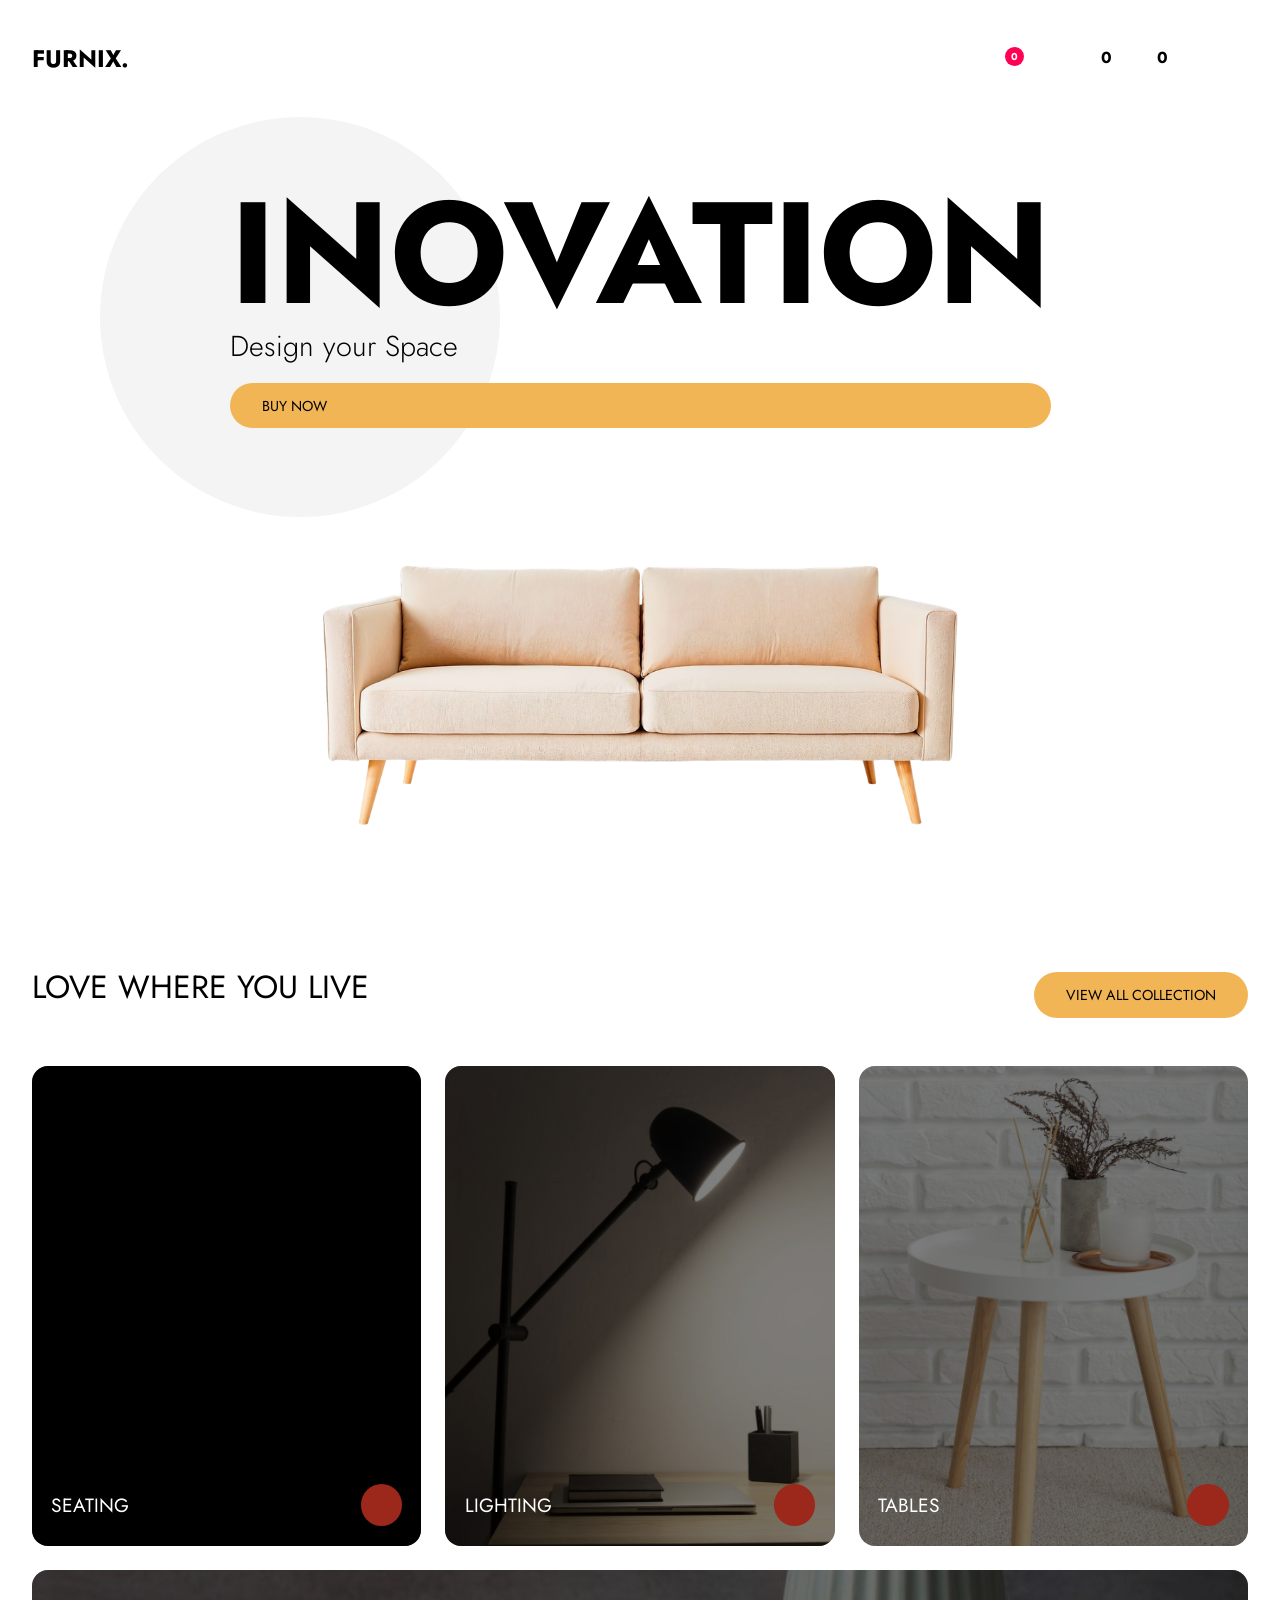
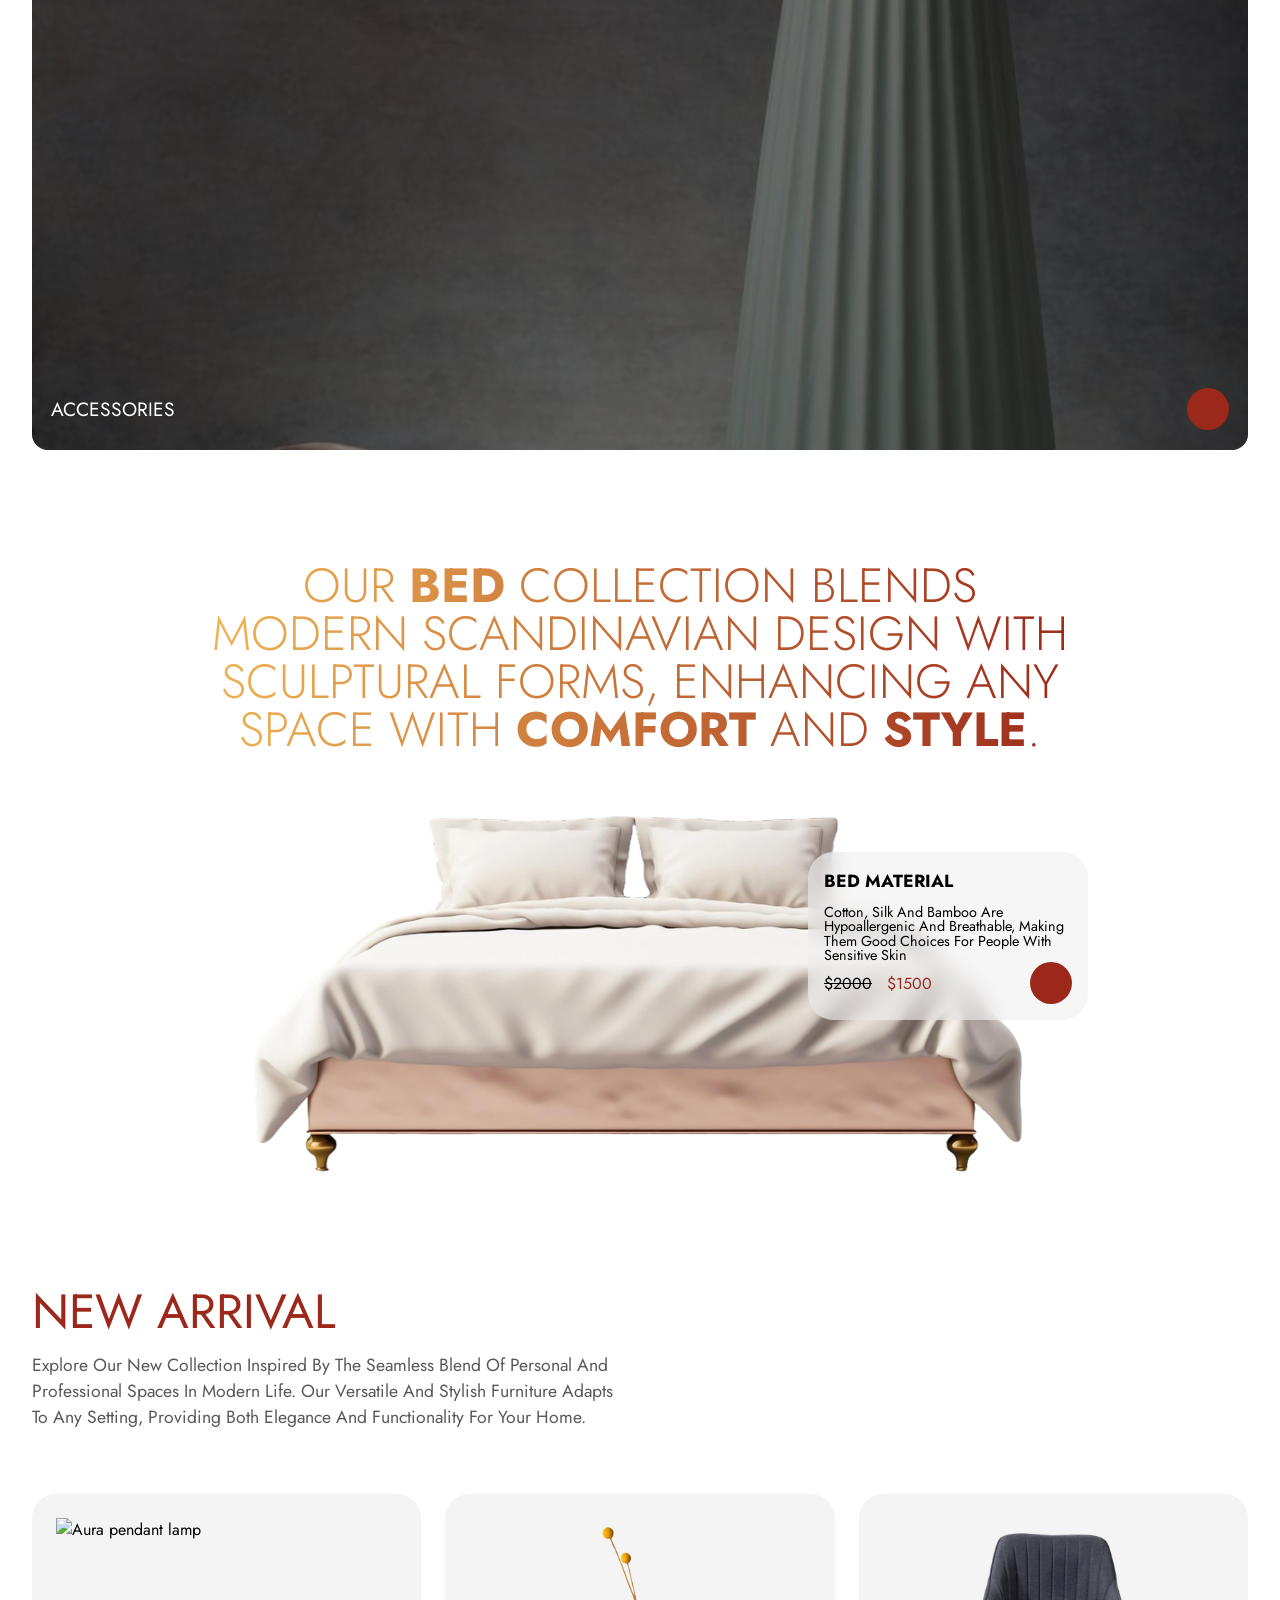
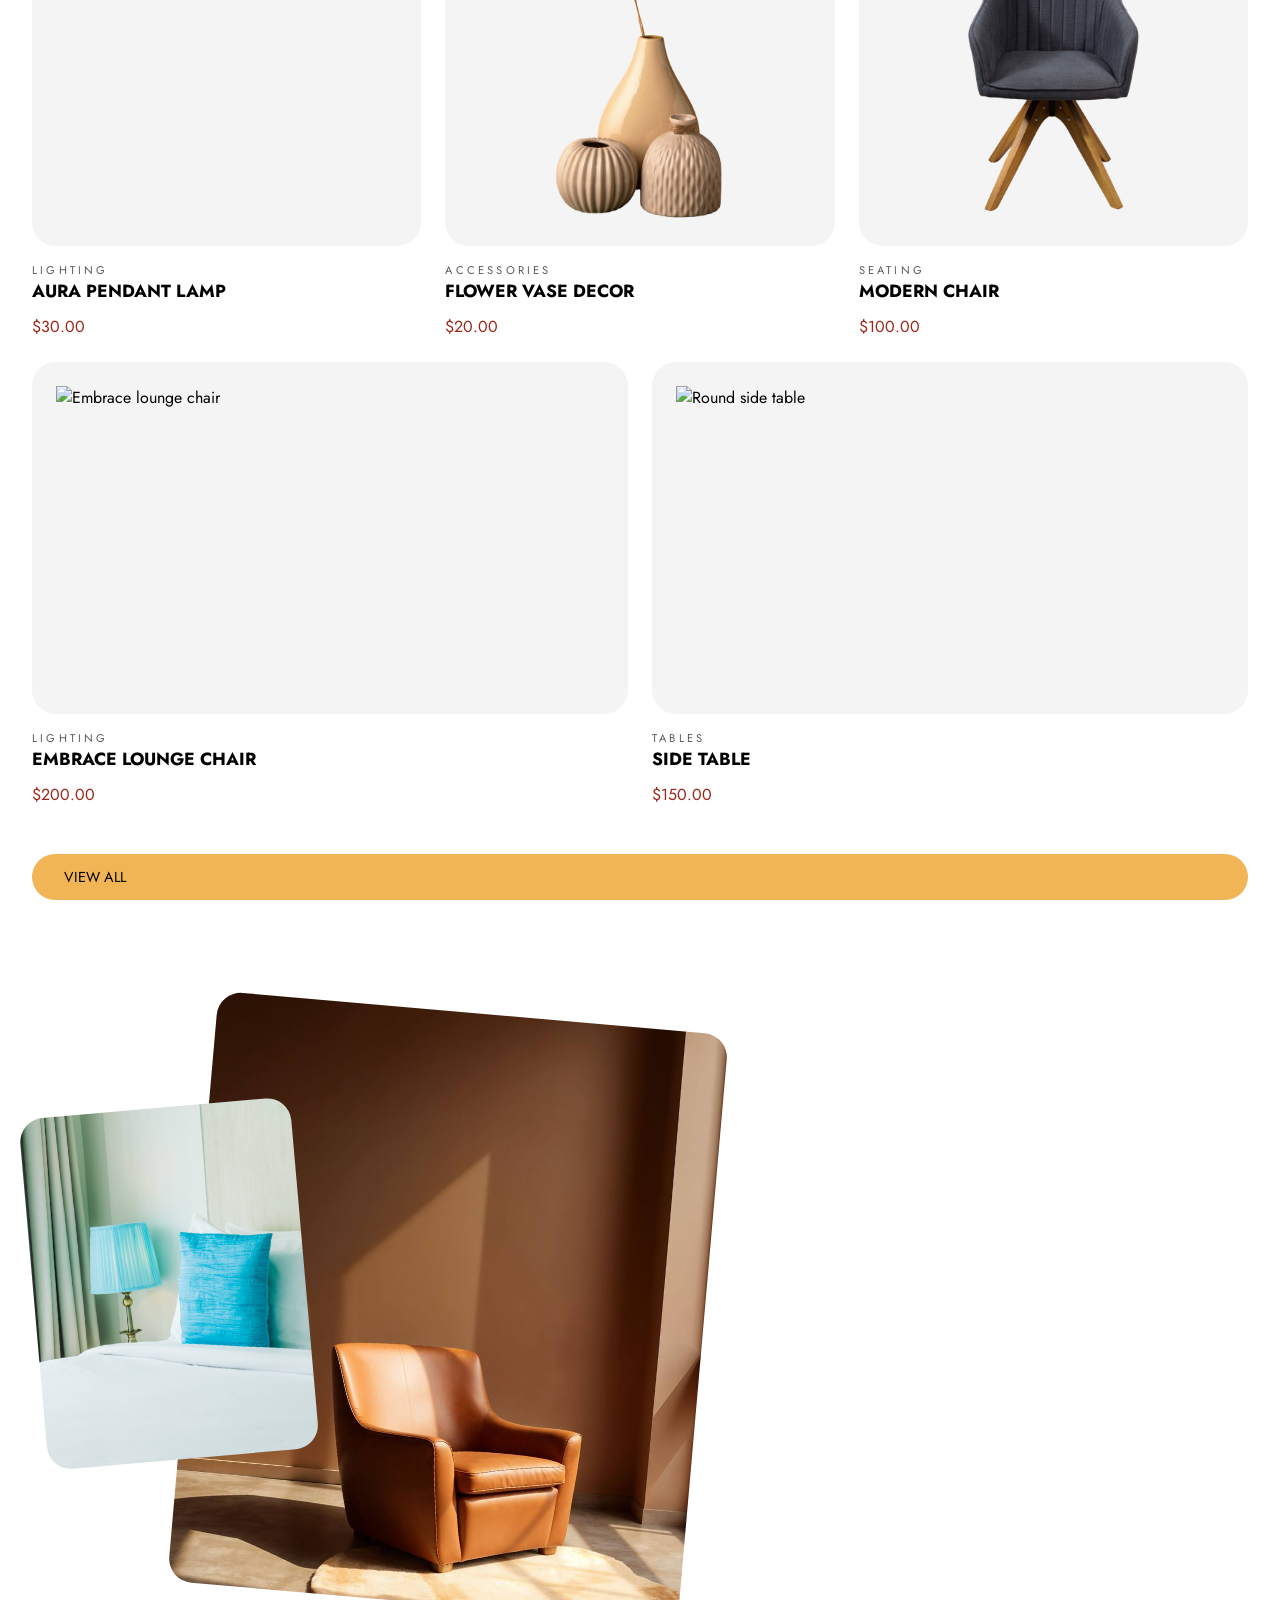
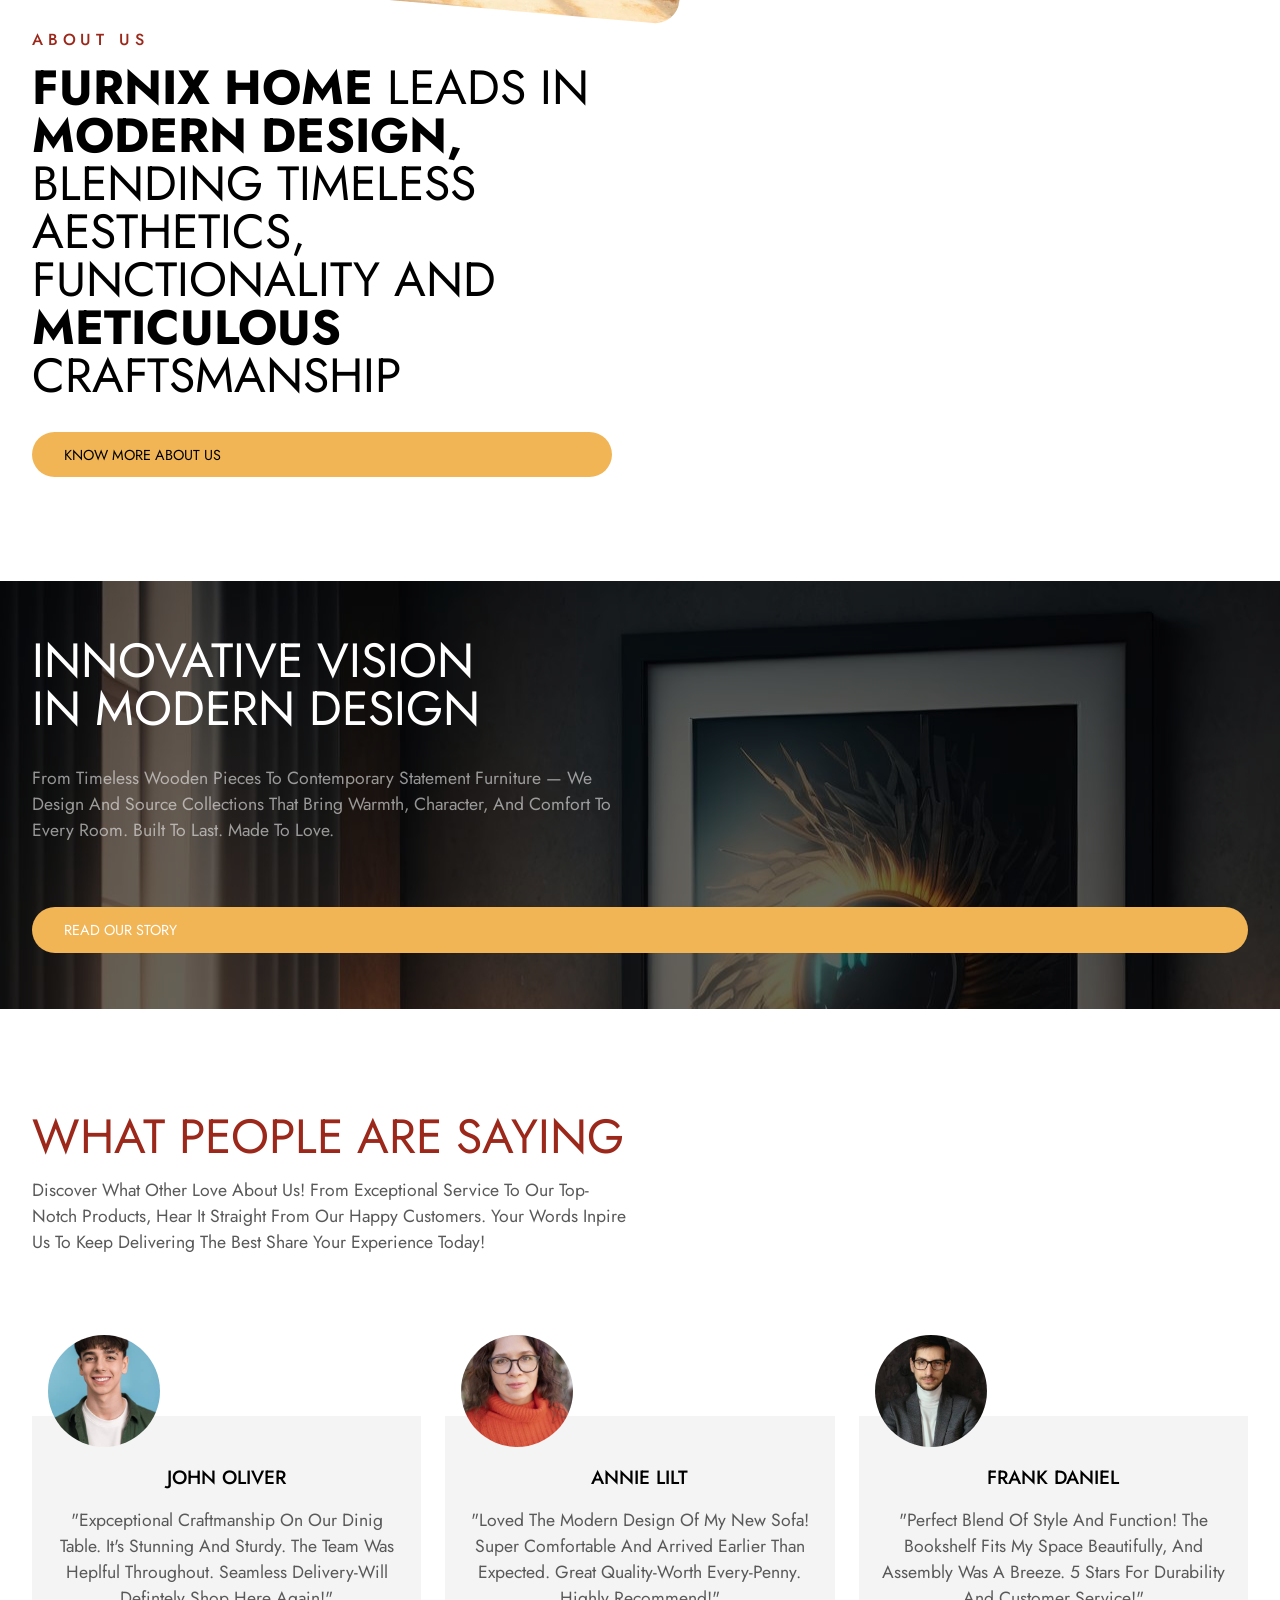
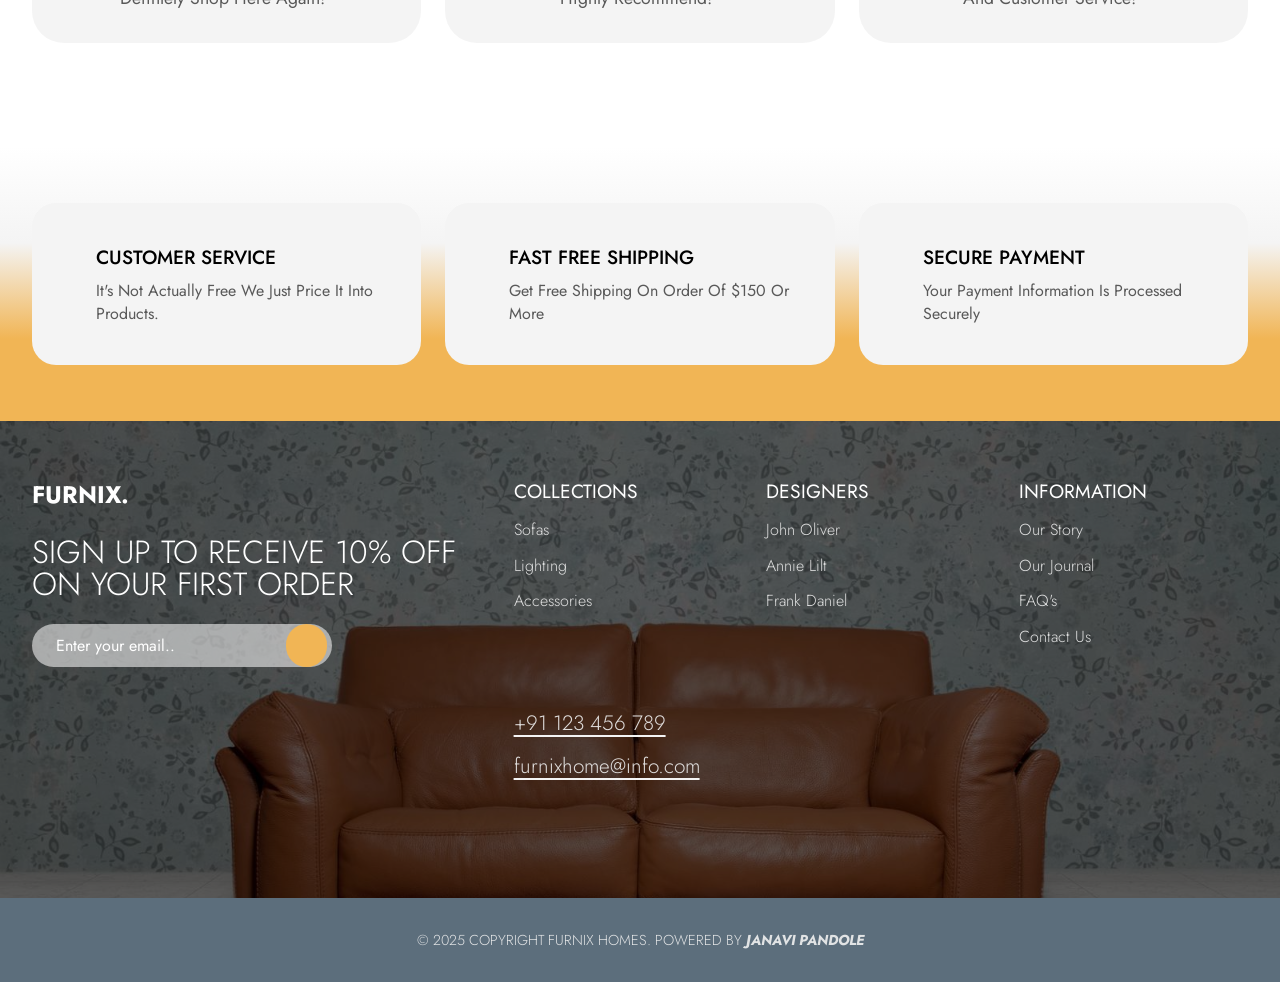
==== commit 1d140406: "Fix: Cleaned Layout and resolved index.html conflicts successfullt" ====
--- a/index.html
+++ b/index.html
@@ -72,9 +72,6 @@
                 <li>
                     <a href="#" class="icon" id="menu">
                         <i class="fa-solid fa-bars"></i>
-                    <a href="cart.html" class="icon cart-nav-icon nav-icon-wrapper" aria-label="Cart">
-                        <i class="fa-solid fa-shopping-bag" aria-hidden="true"></i>
-                        <span id="cart-badge" class="nav-badge">0</span>
                     </a>
                 </li>
                 <li><a href="#" class="icon" id="menu" aria-label="Open menu" aria-controls="list" aria-expanded="false"><i class="fa-solid fa-bars" aria-hidden="true"></i></a></li>
@@ -89,11 +86,6 @@
             <div class = "hero-content">
                 <h1 class = "heading">
                     <span>Inovation</span>
-        <section class="hero-section wrapper flex">
-            <div class="hero-content">
-
-                <h1 class="heading">
-                    <span>Innova</span>tion
                 </h1>
                 <p class = "big-para">
                     Design your Space
@@ -102,12 +94,6 @@
             </div>
             <div class = "hero-image">
                 <img src = "images/sofa.png" alt = "Furnix Hro Sofa">
-
-                <a href="collections.html" class="btn ">Buy Now</a>
-
-                <div class="hero-image mt-3 big-img">
-                    <img src="images/sofa.png" width="900" height="394" alt="Furnix sectional sofa" decoding="async" fetchpriority="high">
-                </div>
             </div>
         </section>
         <section>
@@ -123,8 +109,6 @@
                             <h5>Seating</h5>
                             <a href="product-detail.html?id=seating" class="simple-icon ">
                                 <i class="fa-solid fa-arrow-right"></i>
-                            <a href="#" class="simple-icon " aria-label="Open details">
-                                <i class="fa-solid fa-arrow-right" aria-hidden="true"></i>
                             </a>
                         </div>
                     </div>
@@ -134,8 +118,6 @@
                             <h5>Lighting</h5>
                             <a href="product-detail.html?id=lighting" class="simple-icon ">
                                 <i class="fa-solid fa-arrow-right"></i>
-                            <a href="#" class="simple-icon " aria-label="Open details">
-                                <i class="fa-solid fa-arrow-right" aria-hidden="true"></i>
                             </a>
                         </div>
                     </div>
@@ -145,8 +127,6 @@
                             <h5>Tables</h5>
                             <a href="product-detail.html?id=tables" class="simple-icon ">
                                 <i class="fa-solid fa-arrow-right"></i>
-                            <a href="#" class="simple-icon " aria-label="Open details">
-                                <i class="fa-solid fa-arrow-right" aria-hidden="true"></i>
                             </a>
                         </div>
                     </div>
@@ -156,8 +136,6 @@
                             <h5>accessories</h5>
                             <a href="product-detail.html?id=accesories" class="simple-icon ">
                                 <i class="fa-solid fa-arrow-right"></i>
-                            <a href="#" class="simple-icon " aria-label="Open details">
-                                <i class="fa-solid fa-arrow-right" aria-hidden="true"></i>
                             </a>
                         </div>
                     </div>
@@ -451,10 +429,6 @@
                     <li>
                         <a href="#" class="footer-link">Accessories</a>
                     </li>
-                    <li><a href="collections.html" class="footer-link">Seating</a></li>
-                    <li><a href="furniture.html" class="footer-link">sofas</a></li>
-                    <li><a href="furniture.html" class="footer-link">Lighting</a></li>
-                    <li><a href="furniture.html" class="footer-link">Accessories</a></li>
                 </ul>
                 <ul class="footer-contact-details">
                     <li class="contact"><a href="tel:+91123456789" class="footer-link">+91 123 456 789</a></li>
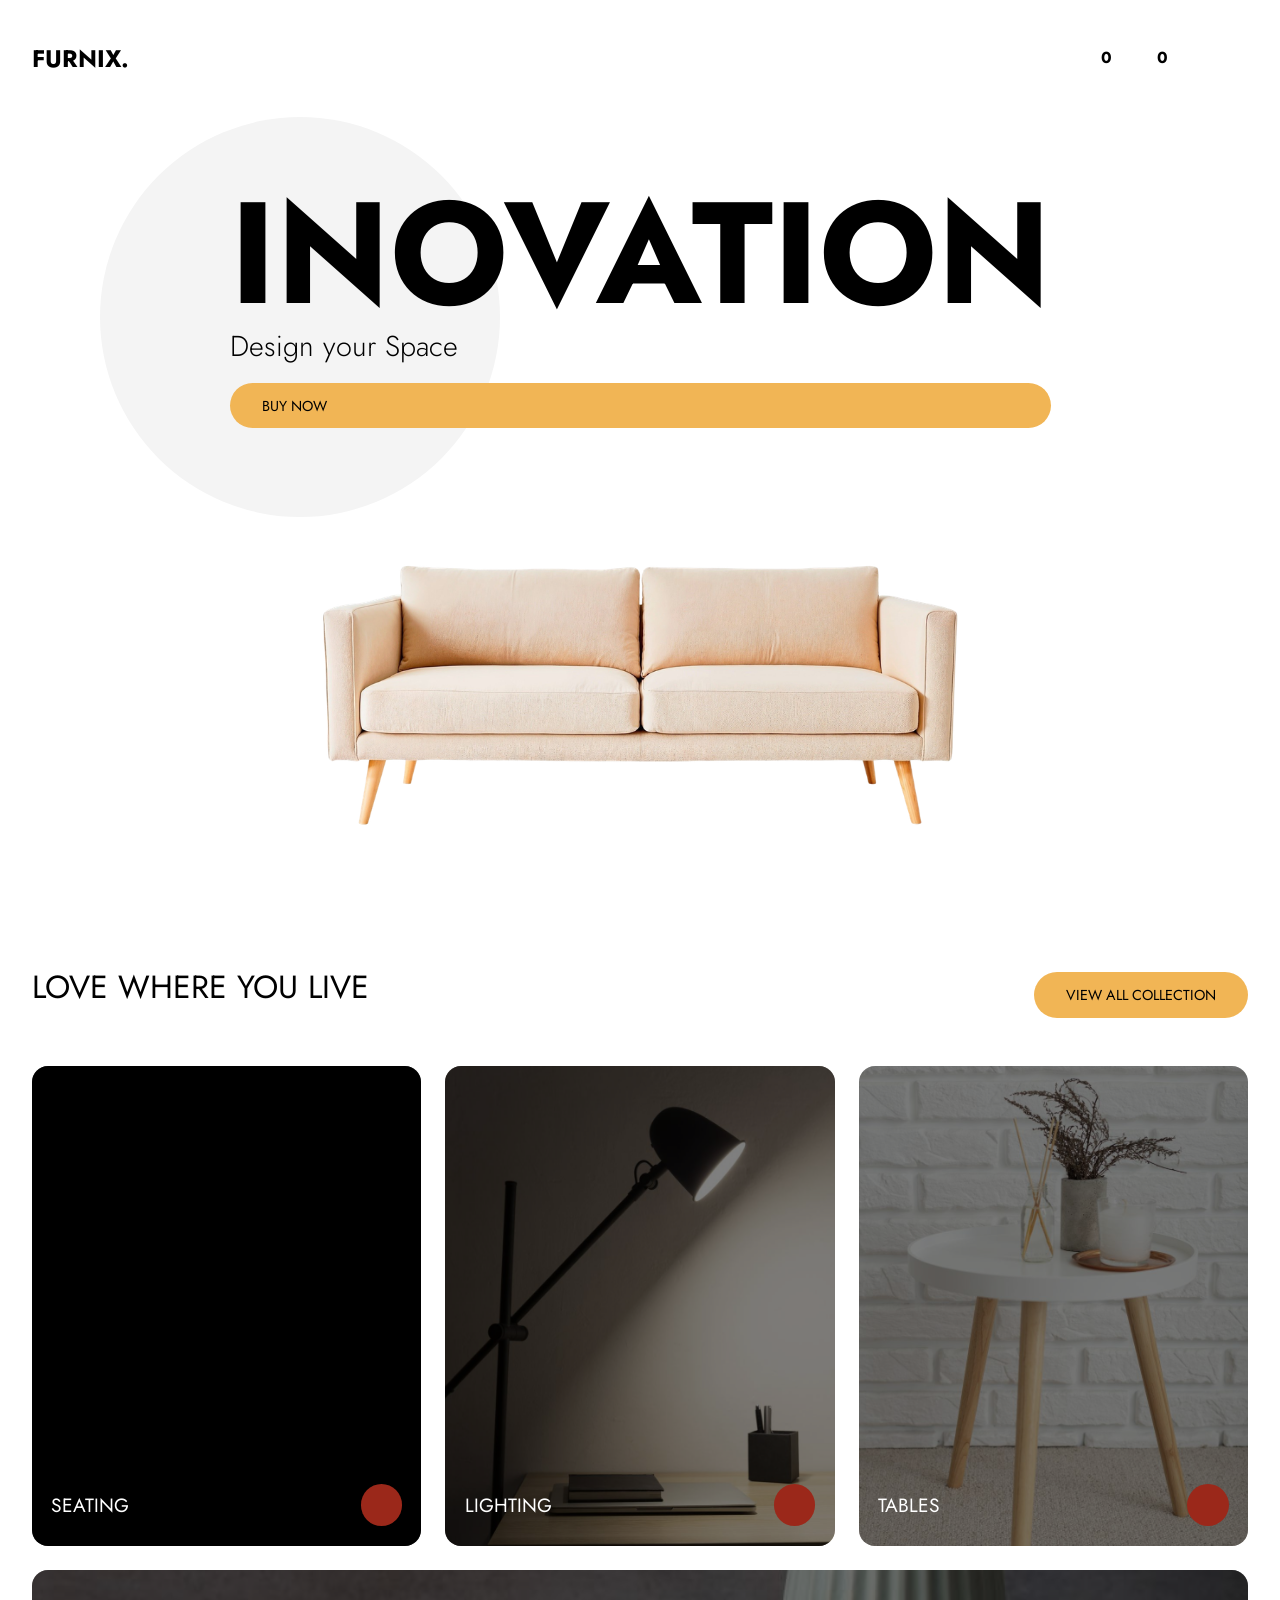
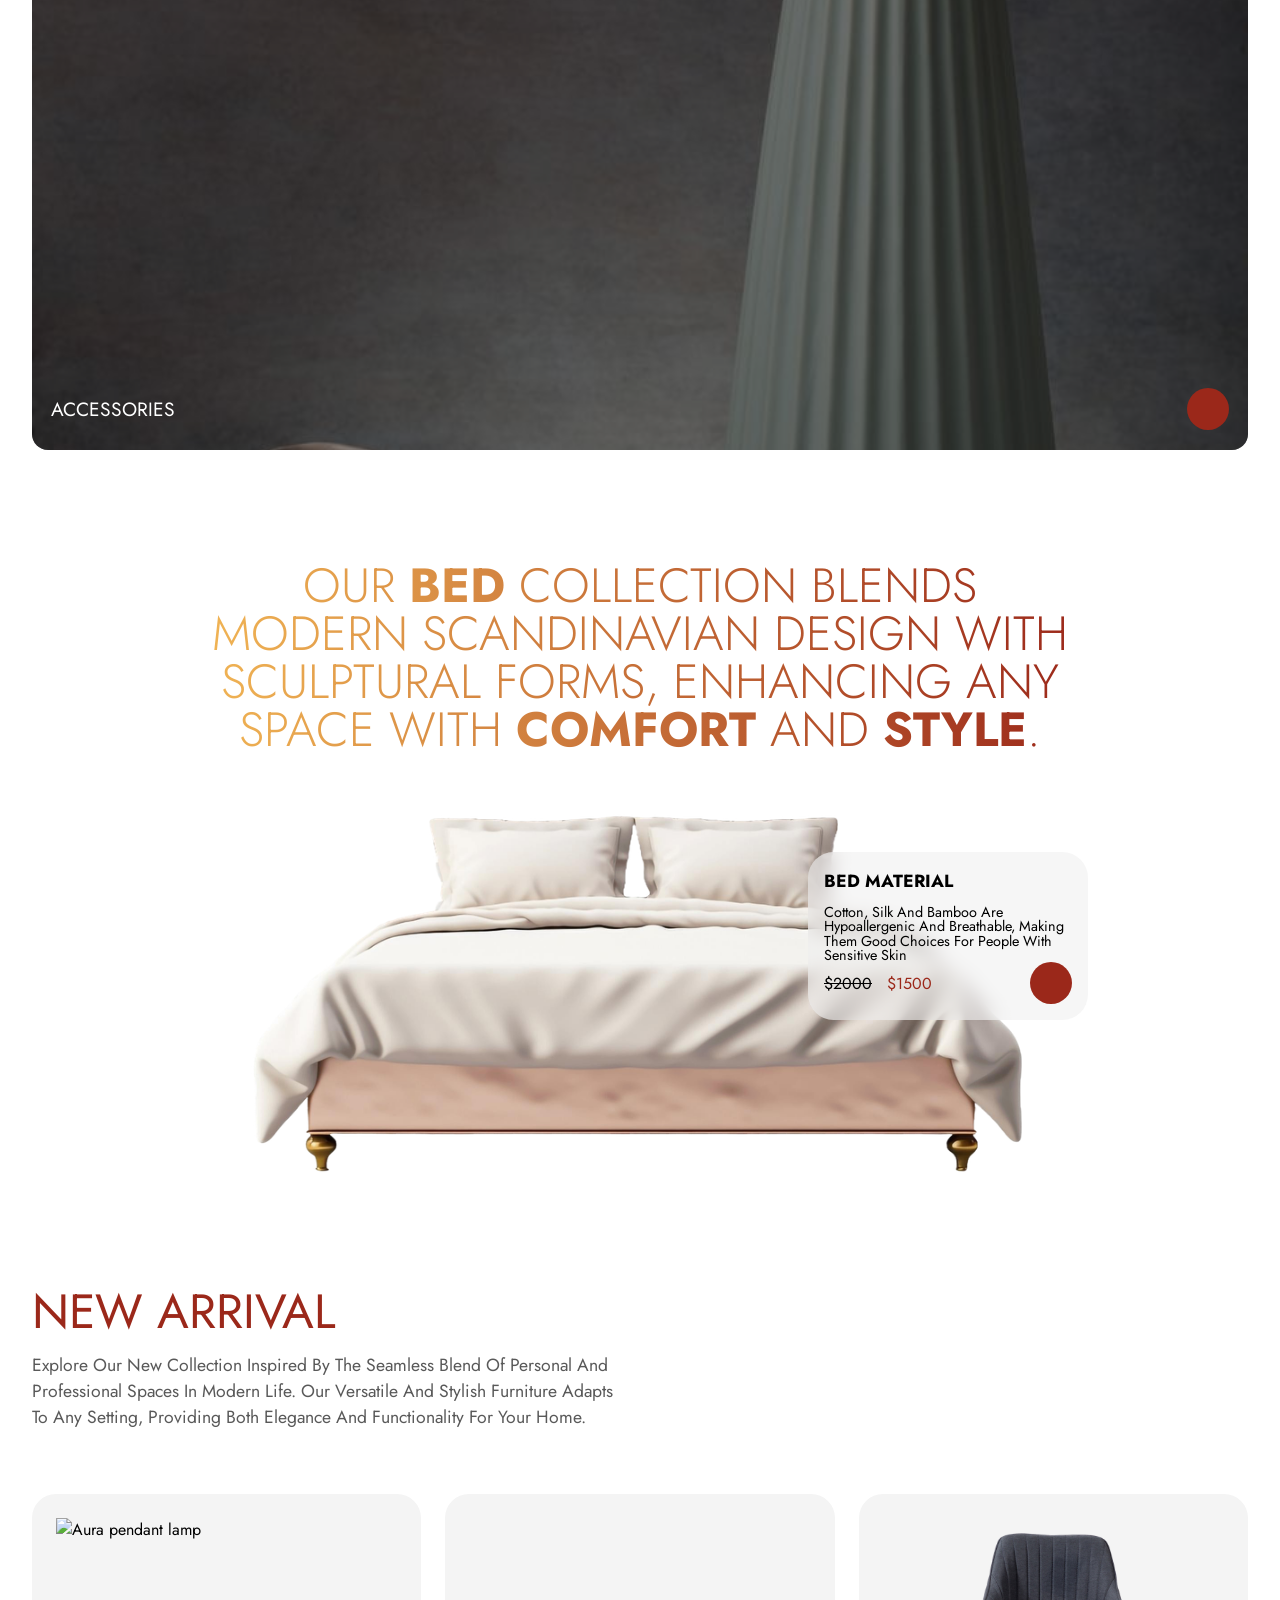
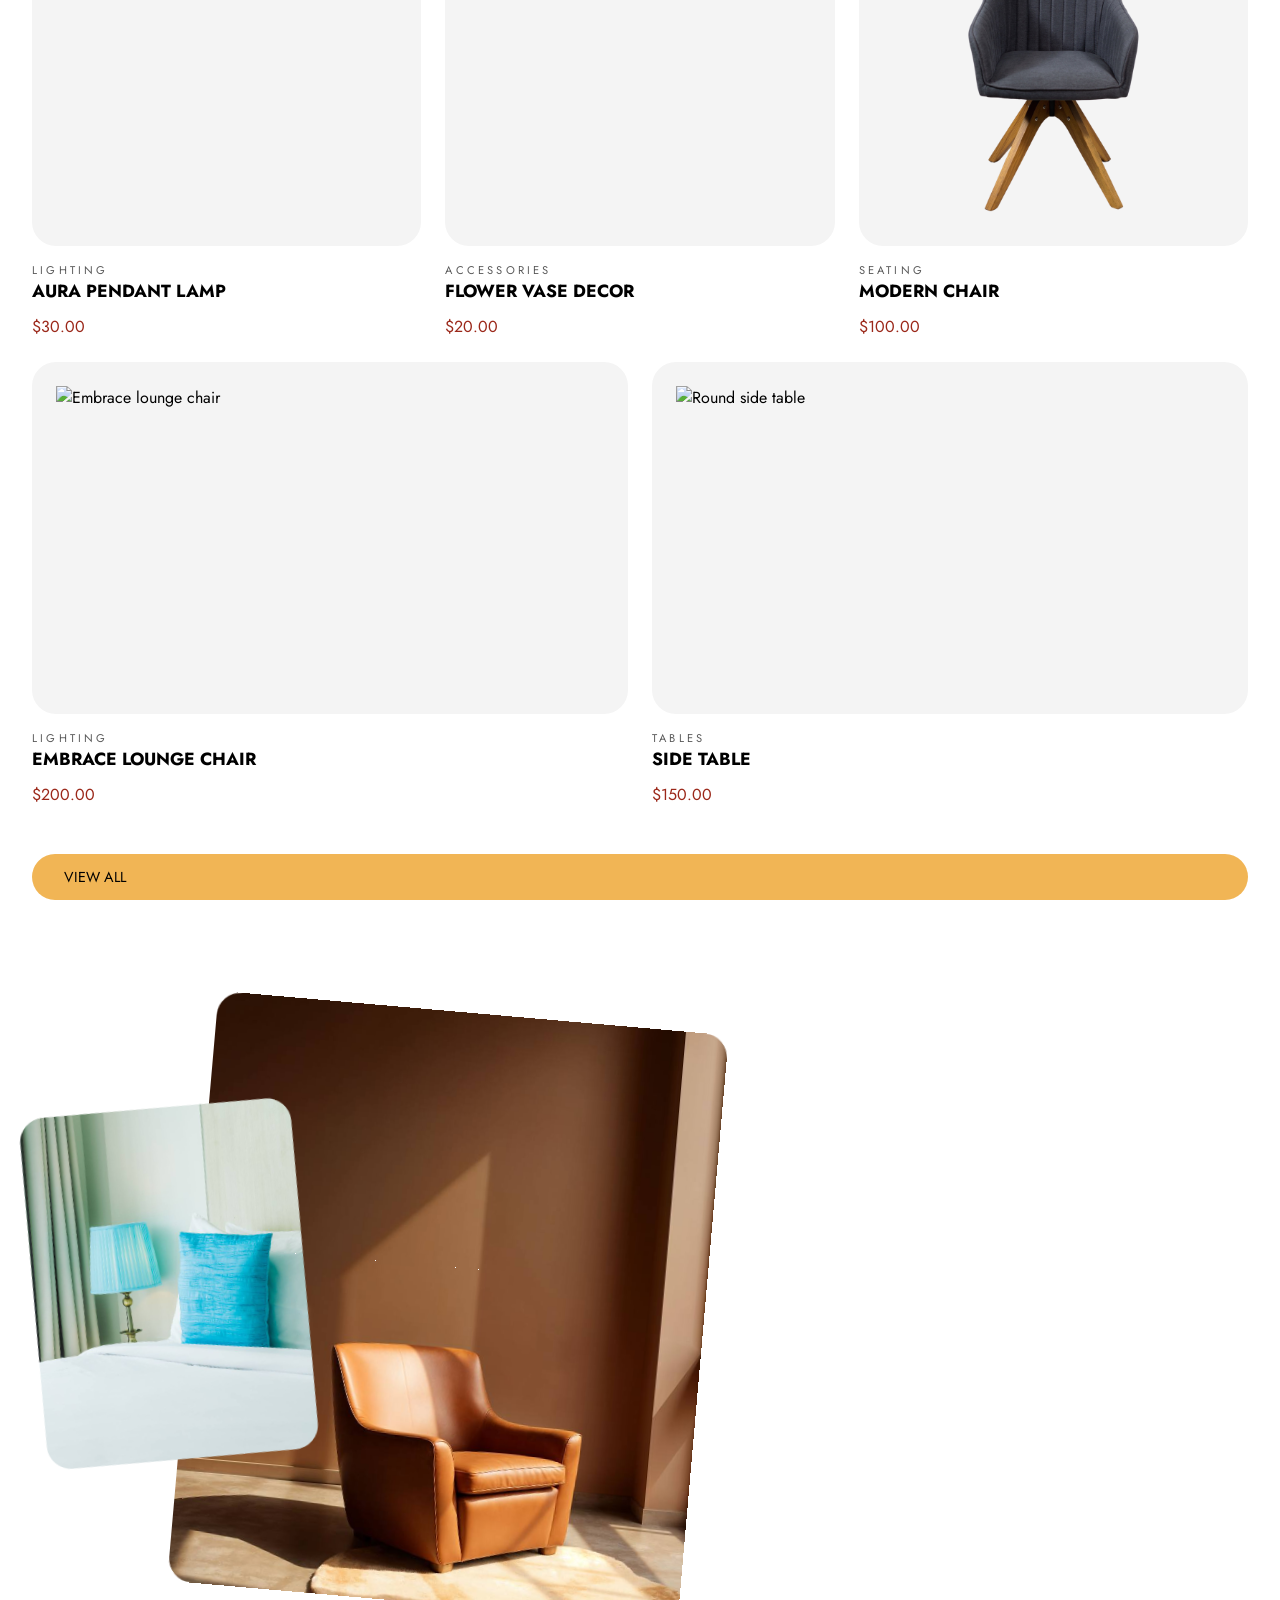
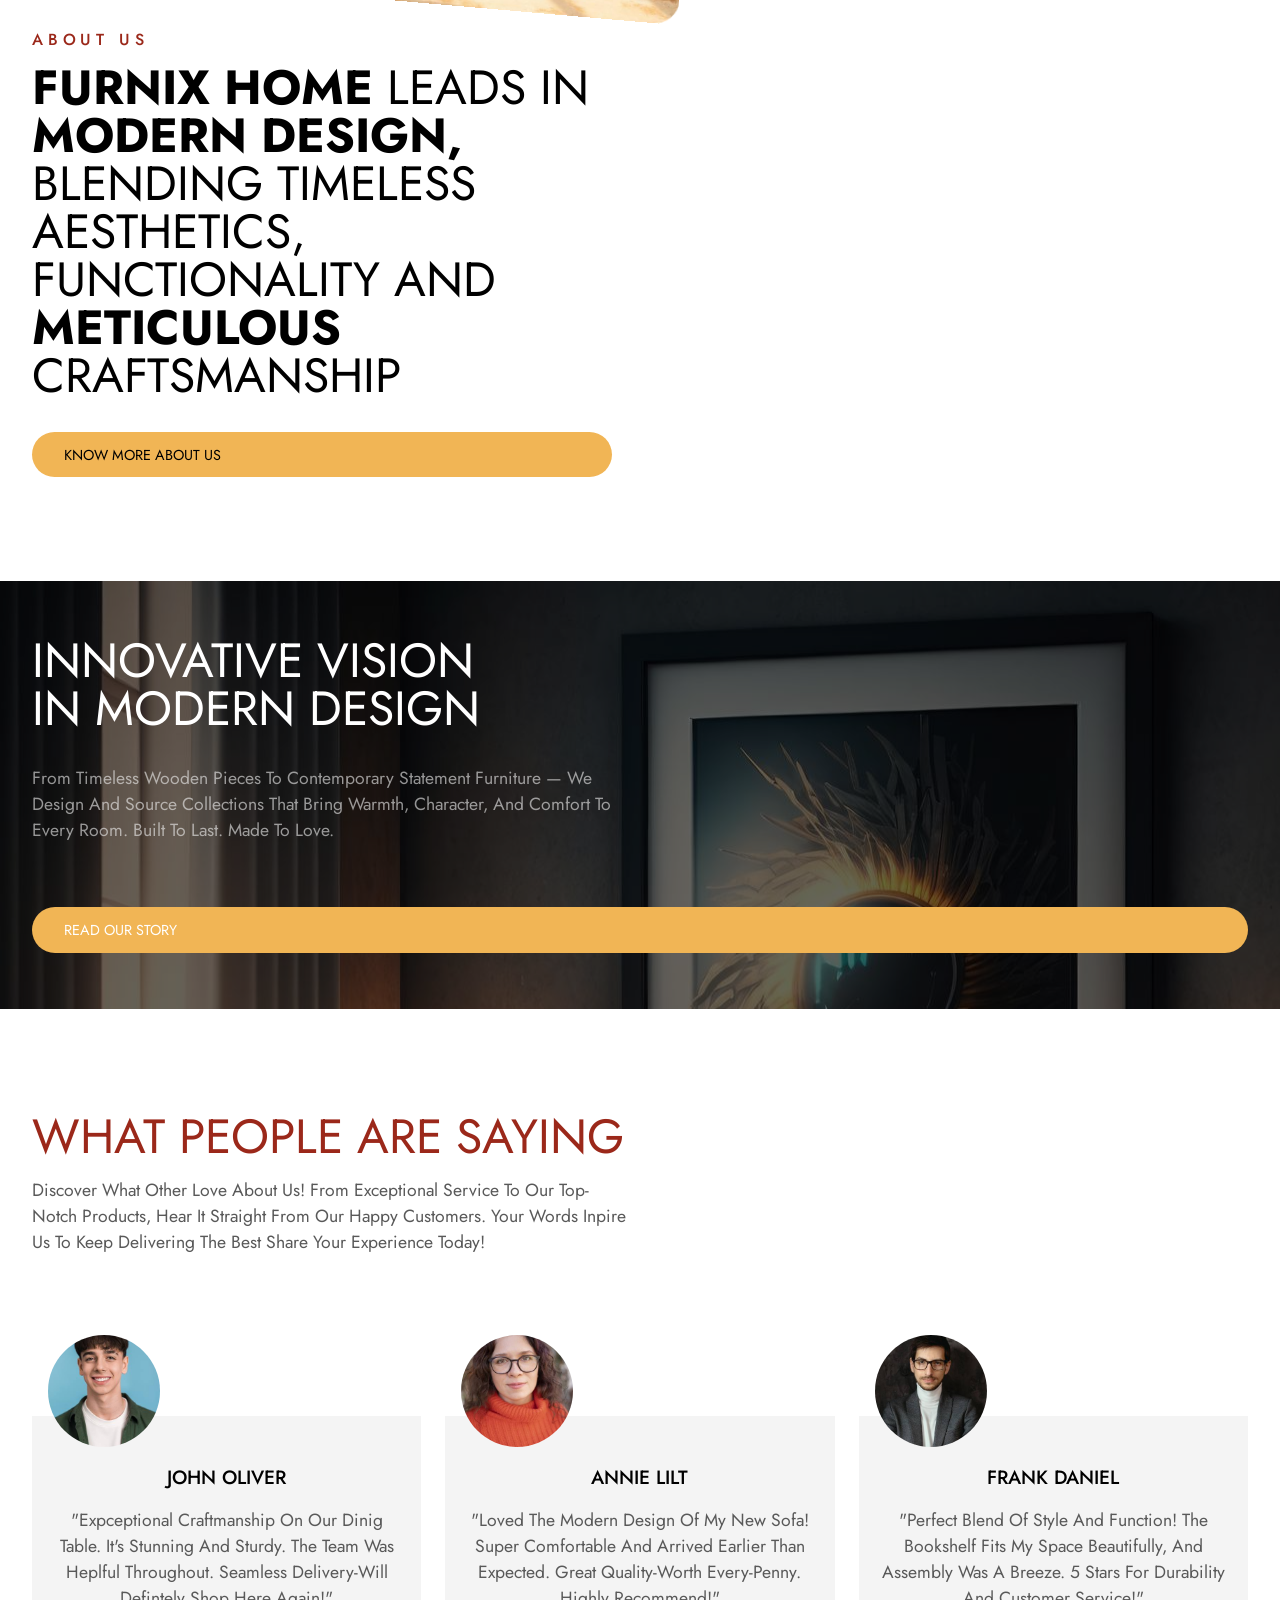
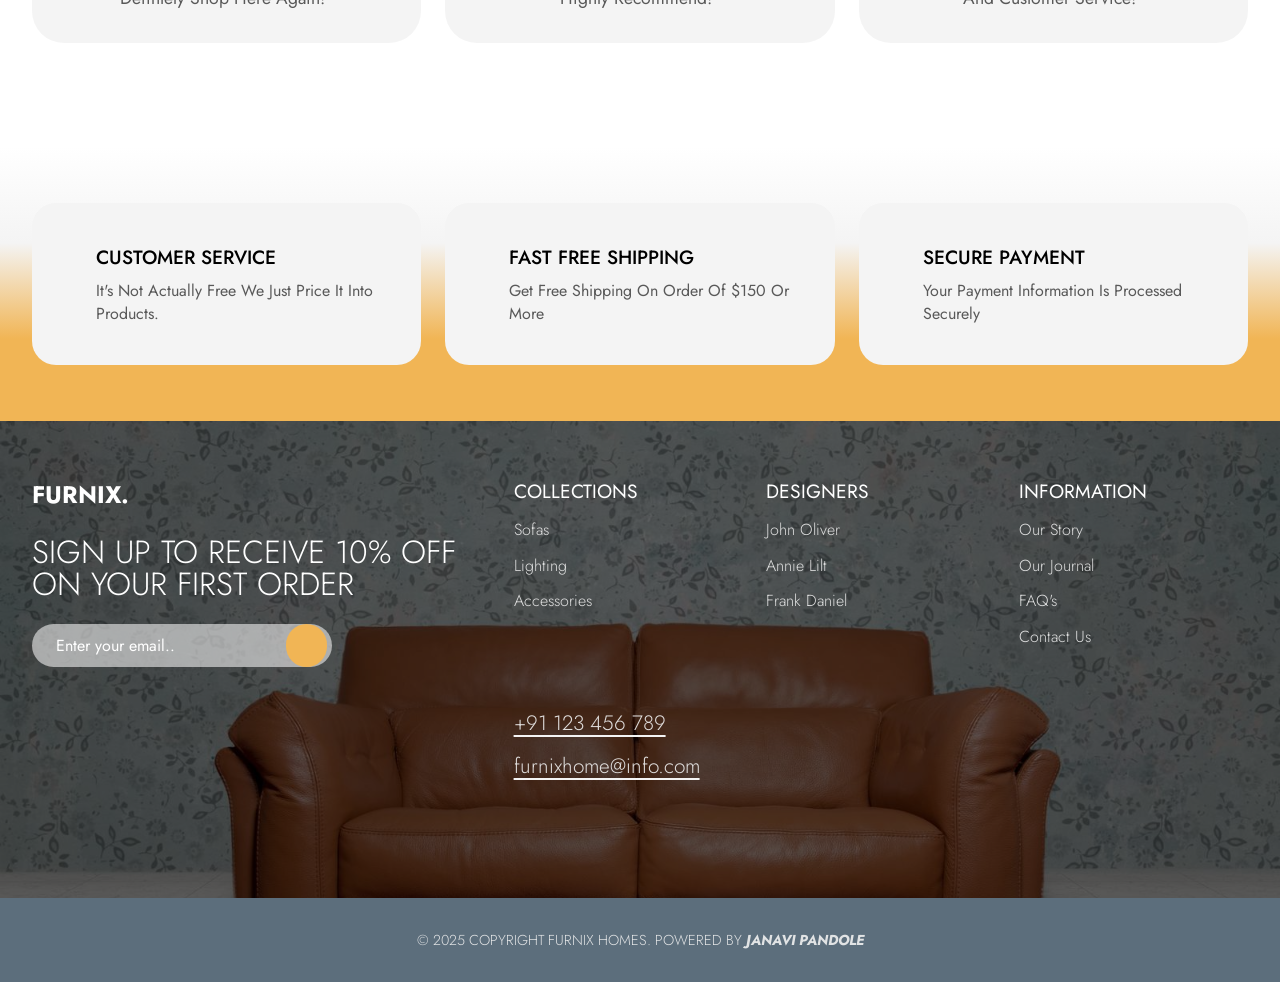
==== commit 785a7225: "Merge branch 'main' into feat/product-detail-template" ====
--- a/index.html
+++ b/index.html
@@ -16,7 +16,10 @@
     <!-- icons -->
     <link rel="preload" href="https://cdnjs.cloudflare.com/ajax/libs/font-awesome/7.0.0/css/all.min.css" as="style">
     <link rel="stylesheet" href="https://cdnjs.cloudflare.com/ajax/libs/font-awesome/7.0.0/css/all.min.css">
-
+<link rel="apple-touch-icon" sizes="180x180" href="/apple-touch-icon.png">
+<link rel="icon" type="image/png" sizes="32x32" href="/favicon-32x32.png">
+<link rel="icon" type="image/png" sizes="16x16" href="/favicon-16x16.png">
+<link rel="manifest" href="/site.webmanifest">
 </head>
 
 <body>
@@ -187,16 +190,48 @@
                     for your home.
                 </p>
 
-                <div class="flex g-one-half mt-3">
-                    <div class="product-card">
+                <div class="flex g-one-half mt-3" id="new-arrival-grid">
+
+                    <!-- SKELETON CARDS (hidden after page load) -->
+                    <div class="skeleton-card" aria-hidden="true">
+                        <div class="skeleton skeleton-image"></div>
+                        <div class="skeleton skeleton-text-sm"></div>
+                        <div class="skeleton skeleton-text-md"></div>
+                        <div class="skeleton skeleton-text-price"></div>
+                    </div>
+                    <div class="skeleton-card" aria-hidden="true">
+                        <div class="skeleton skeleton-image"></div>
+                        <div class="skeleton skeleton-text-sm"></div>
+                        <div class="skeleton skeleton-text-md"></div>
+                        <div class="skeleton skeleton-text-price"></div>
+                    </div>
+                    <div class="skeleton-card" aria-hidden="true">
+                        <div class="skeleton skeleton-image"></div>
+                        <div class="skeleton skeleton-text-sm"></div>
+                        <div class="skeleton skeleton-text-md"></div>
+                        <div class="skeleton skeleton-text-price"></div>
+                    </div>
+                    <div class="skeleton-card" aria-hidden="true">
+                        <div class="skeleton skeleton-image"></div>
+                        <div class="skeleton skeleton-text-sm"></div>
+                        <div class="skeleton skeleton-text-md"></div>
+                        <div class="skeleton skeleton-text-price"></div>
+                    </div>
+                    <div class="skeleton-card" aria-hidden="true">
+                        <div class="skeleton skeleton-image"></div>
+                        <div class="skeleton skeleton-text-sm"></div>
+                        <div class="skeleton skeleton-text-md"></div>
+                        <div class="skeleton skeleton-text-price"></div>
+                    </div>
+
+                    <!-- REAL PRODUCT CARDS (initially hidden, shown once ready) -->
+                    <div class="product-card product-card--hidden">
                         <div class="product-image big-img">
                             <img src="images/hanging lamp.png" width="700" height="700" alt="Aura pendant lamp" decoding="async" loading="lazy">
-                            <!-- adding favorite icon -->
-                            <a href="#" class="favorite-icon" aria-label="Add to wishlist">
+                            <a href="#" class="favorite-icon" aria-label="Add to wishlist" data-wishlist-btn>
                                 <i class="fa-regular fa-heart" aria-hidden="true"></i>
-                            </a>   
-                            <!--  -->
-                            <a href="#" class="btn brown-bg">Add to cart</a>
+                            </a>
+                            <a href="#" class="btn brown-bg" data-cart-btn>Add to cart</a>
                         </div>
                         <div>
                             <small>Lighting</small>
@@ -205,15 +240,13 @@
                         </div>
                     </div>
 
-                    <div class="product-card big-img">
+                    <div class="product-card product-card--hidden big-img">
                         <div class="product-image">
                             <img src="images/flower-vase.png" width="700" height="846" alt="Decorative flower vase" decoding="async" loading="lazy">
-                            <!-- adding favorite icon -->
-                            <a href="#" class="favorite-icon" aria-label="Add to wishlist">
+                            <a href="#" class="favorite-icon" aria-label="Add to wishlist" data-wishlist-btn>
                                 <i class="fa-regular fa-heart" aria-hidden="true"></i>
                             </a>
-                            <!--  -->
-                            <a href="#" class="btn brown-bg">Add to cart</a>
+                            <a href="#" class="btn brown-bg" data-cart-btn>Add to cart</a>
                         </div>
                         <div>
                             <small>Accessories</small>
@@ -222,15 +255,13 @@
                         </div>
                     </div>
 
-                    <div class="product-card big-img">
+                    <div class="product-card product-card--hidden big-img">
                         <div class="product-image">
                             <img src="images/modern chair.png" width="700" height="846" alt="Modern accent chair" decoding="async" loading="lazy">
-                            <!-- adding favorite icon -->
-                            <a href="#" class="favorite-icon" aria-label="Add to wishlist">
+                            <a href="#" class="favorite-icon" aria-label="Add to wishlist" data-wishlist-btn>
                                 <i class="fa-regular fa-heart" aria-hidden="true"></i>
                             </a>
-                            <!--  -->
-                            <a href="#" class="btn brown-bg">Add to cart</a>
+                            <a href="#" class="btn brown-bg" data-cart-btn>Add to cart</a>
                         </div>
                         <div>
                             <small>seating</small>
@@ -239,15 +270,13 @@
                         </div>
                     </div>
 
-                    <div class="product-card big-img">
+                    <div class="product-card product-card--hidden big-img">
                         <div class="product-image">
                             <img src="images/lounge chair.png" width="700" height="871" alt="Embrace lounge chair" decoding="async" loading="lazy">
-                            <!-- adding favorite icon -->
-                            <a href="#" class="favorite-icon" aria-label="Add to wishlist">
+                            <a href="#" class="favorite-icon" aria-label="Add to wishlist" data-wishlist-btn>
                                 <i class="fa-regular fa-heart" aria-hidden="true"></i>
                             </a>
-                            <!--  -->
-                            <a href="#" class="btn brown-bg">Add to cart</a>
+                            <a href="#" class="btn brown-bg" data-cart-btn>Add to cart</a>
                         </div>
                         <div>
                             <small>Lighting</small>
@@ -256,15 +285,13 @@
                         </div>
                     </div>
 
-                    <div class="product-card big-img">
+                    <div class="product-card product-card--hidden big-img">
                         <div class="product-image">
                             <img src="images/side table.png" width="700" height="808" alt="Round side table" decoding="async" loading="lazy">
-                            <!-- adding favorite icon -->
-                            <a href="#" class="favorite-icon" aria-label="Add to wishlist">
+                            <a href="#" class="favorite-icon" aria-label="Add to wishlist" data-wishlist-btn>
                                 <i class="fa-regular fa-heart" aria-hidden="true"></i>
                             </a>
-                            <!--  -->
-                            <a href="#" class="btn brown-bg">Add to cart</a>
+                            <a href="#" class="btn brown-bg" data-cart-btn>Add to cart</a>
                         </div>
                         <div>
                             <small>tables</small>
--- a/style.css
+++ b/style.css
@@ -72,6 +72,7 @@
     top: -8px;
     right: -8px;
     font-weight: 700;
+    display: none;
 }
 
 .g-one-half {
@@ -420,6 +421,7 @@
     background: linear-gradient(90deg, var(--golden-hour), var(--antique-brown));
     -webkit-text-fill-color: transparent;
     -webkit-background-clip: text;
+    background-clip: text;
     margin: auto;
     text-align: center;
 }
@@ -1631,3 +1633,142 @@
     }
 
 }
+
+/* ============================================
+   SKELETON LOADING SCREENS
+   ============================================ */
+
+/* Real cards hidden initially while skeletons show */
+.product-card--hidden {
+    display: none !important;
+}
+
+/* Fade-in animation when cards are revealed */
+@keyframes card-reveal {
+    from {
+        opacity: 0;
+        transform: translateY(12px);
+    }
+    to {
+        opacity: 1;
+        transform: translateY(0);
+    }
+}
+
+/* Applied when JS removes the --hidden class */
+.product-card:not(.product-card--hidden) {
+    animation: card-reveal 0.4s ease both;
+}
+
+
+
+/* Shimmer animation */
+@keyframes shimmer {
+    0% {
+        background-position: -600px 0;
+    }
+    100% {
+        background-position: 600px 0;
+    }
+}
+
+/* Base skeleton element */
+.skeleton {
+    background: linear-gradient(
+        90deg,
+        #e8e8e8 25%,
+        #f5f5f5 50%,
+        #e8e8e8 75%
+    );
+    background-size: 600px 100%;
+    animation: shimmer 1.5s infinite linear;
+    border-radius: 0.5rem;
+}
+
+/* Skeleton card wrapper  */
+.skeleton-card {
+    flex: 1;
+    flex-basis: 250px;
+}
+
+/* Gridded skeleton cards (furniture.html) */
+.products-grid .skeleton-card {
+    flex: unset;
+}
+
+/* Skeleton image block */
+.skeleton-image {
+    height: 22rem;
+    border-radius: 1.5rem;
+}
+
+/* Skeleton text lines */
+.skeleton-text-sm {
+    height: 0.65rem;
+    width: 50%;
+    margin-top: 1rem;
+}
+
+.skeleton-text-md {
+    height: 0.9rem;
+    width: 75%;
+    margin-top: 0.6rem;
+}
+
+.skeleton-text-price {
+    height: 0.85rem;
+    width: 35%;
+    margin-top: 0.5rem;
+}
+
+/* Hide skeleton once page is loaded */
+.skeleton-card.skeleton-hidden {
+    display: none !important;
+}
+
+/* ============================================
+   BUTTON SPINNER
+   ============================================ */
+
+@keyframes btn-spin {
+    to { transform: rotate(360deg); }
+}
+
+/* Spinner pseudo-element injected via JS class */
+.btn-loading {
+    position: relative;
+    pointer-events: none;
+    opacity: 0.8;
+    padding-left: 3rem;
+}
+
+.btn-loading::before {
+    content: '';
+    position: absolute;
+    left: 1rem;
+    top: 50%;
+    transform: translateY(-50%);
+    width: 1rem;
+    height: 1rem;
+    border: 2px solid rgba(255, 255, 255, 0.4);
+    border-top-color: #fff;
+    border-radius: 50%;
+    animation: btn-spin 0.6s linear infinite;
+}
+
+/* For brown-bg buttons the spinner border matches */
+.btn.brown-bg.btn-loading::before {
+    border-color: rgba(255, 255, 255, 0.35);
+    border-top-color: #fff;
+}
+
+/* Wishlist favorite-icon spinner */
+.favorite-icon.fav-loading {
+    pointer-events: none;
+    opacity: 0.5;
+}
+
+.favorite-icon.fav-loading i {
+    display: inline-block;
+    animation: btn-spin 0.6s linear infinite;
+}
